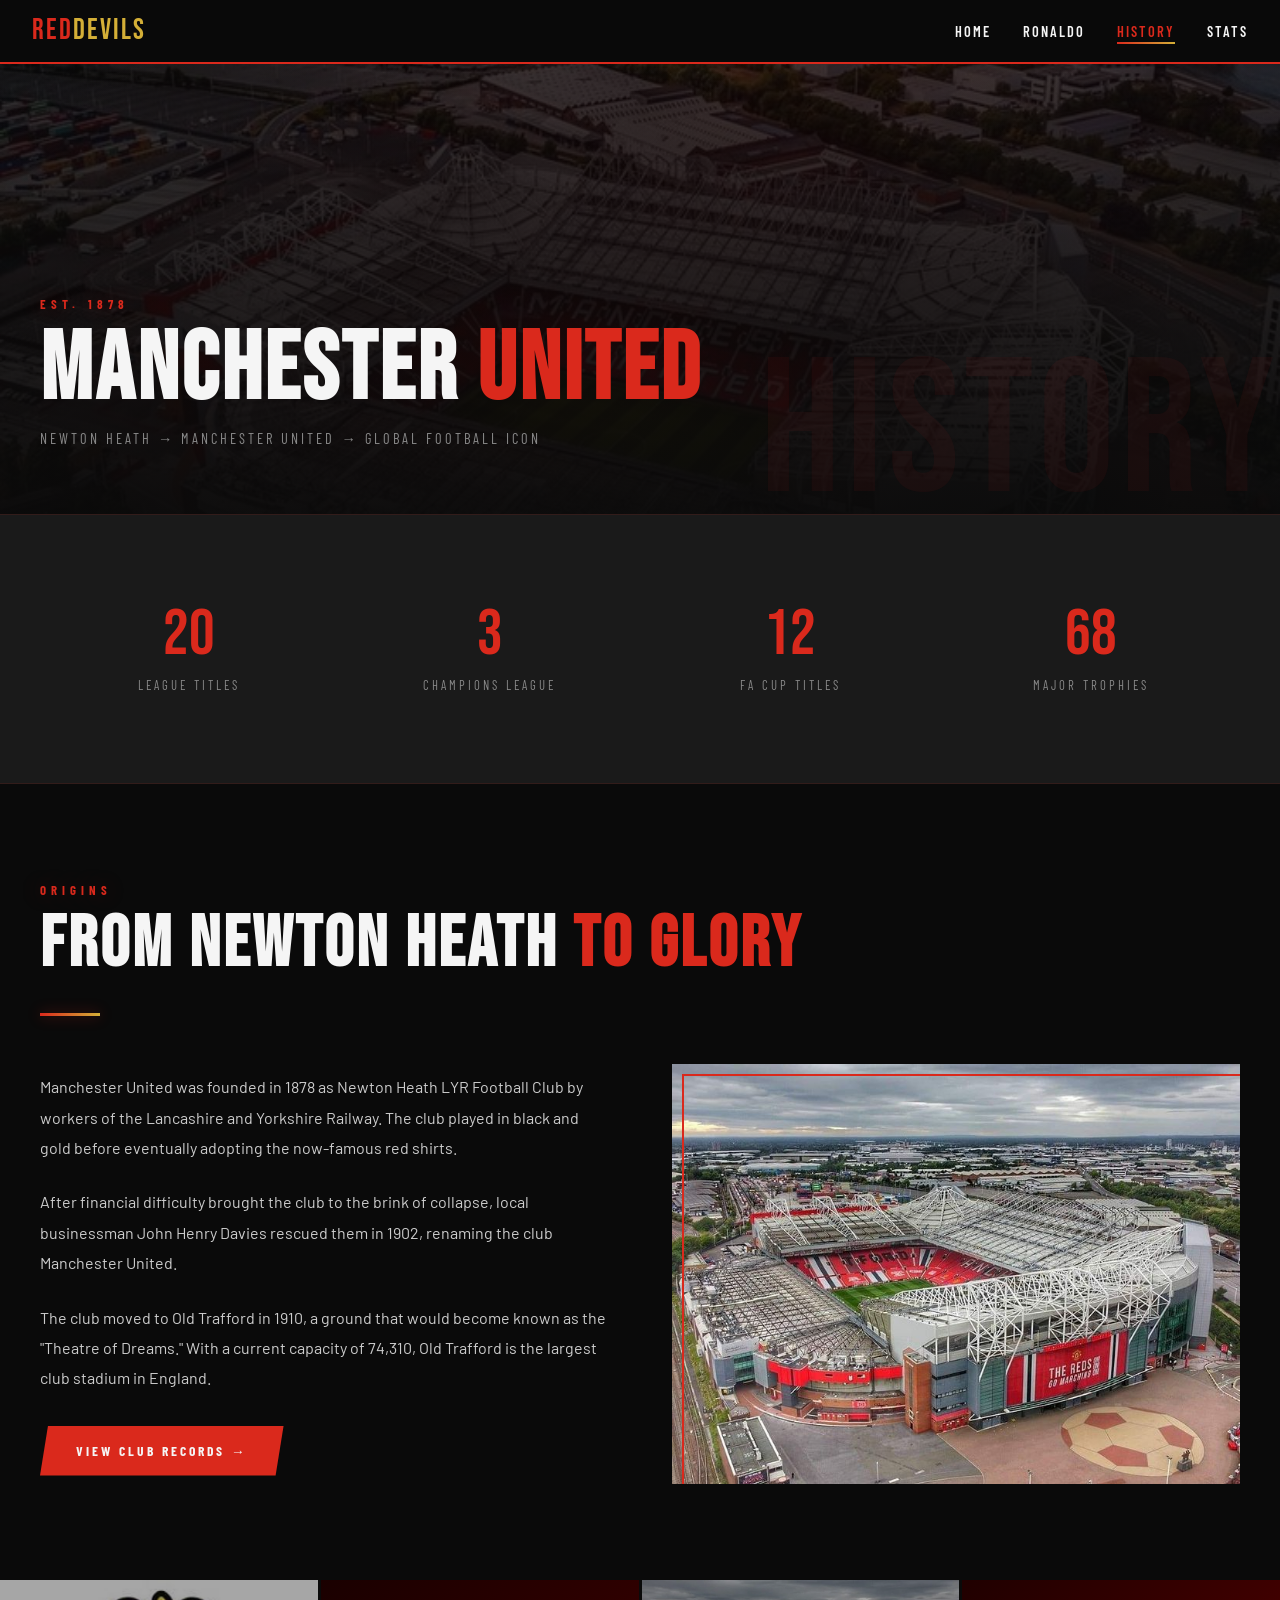
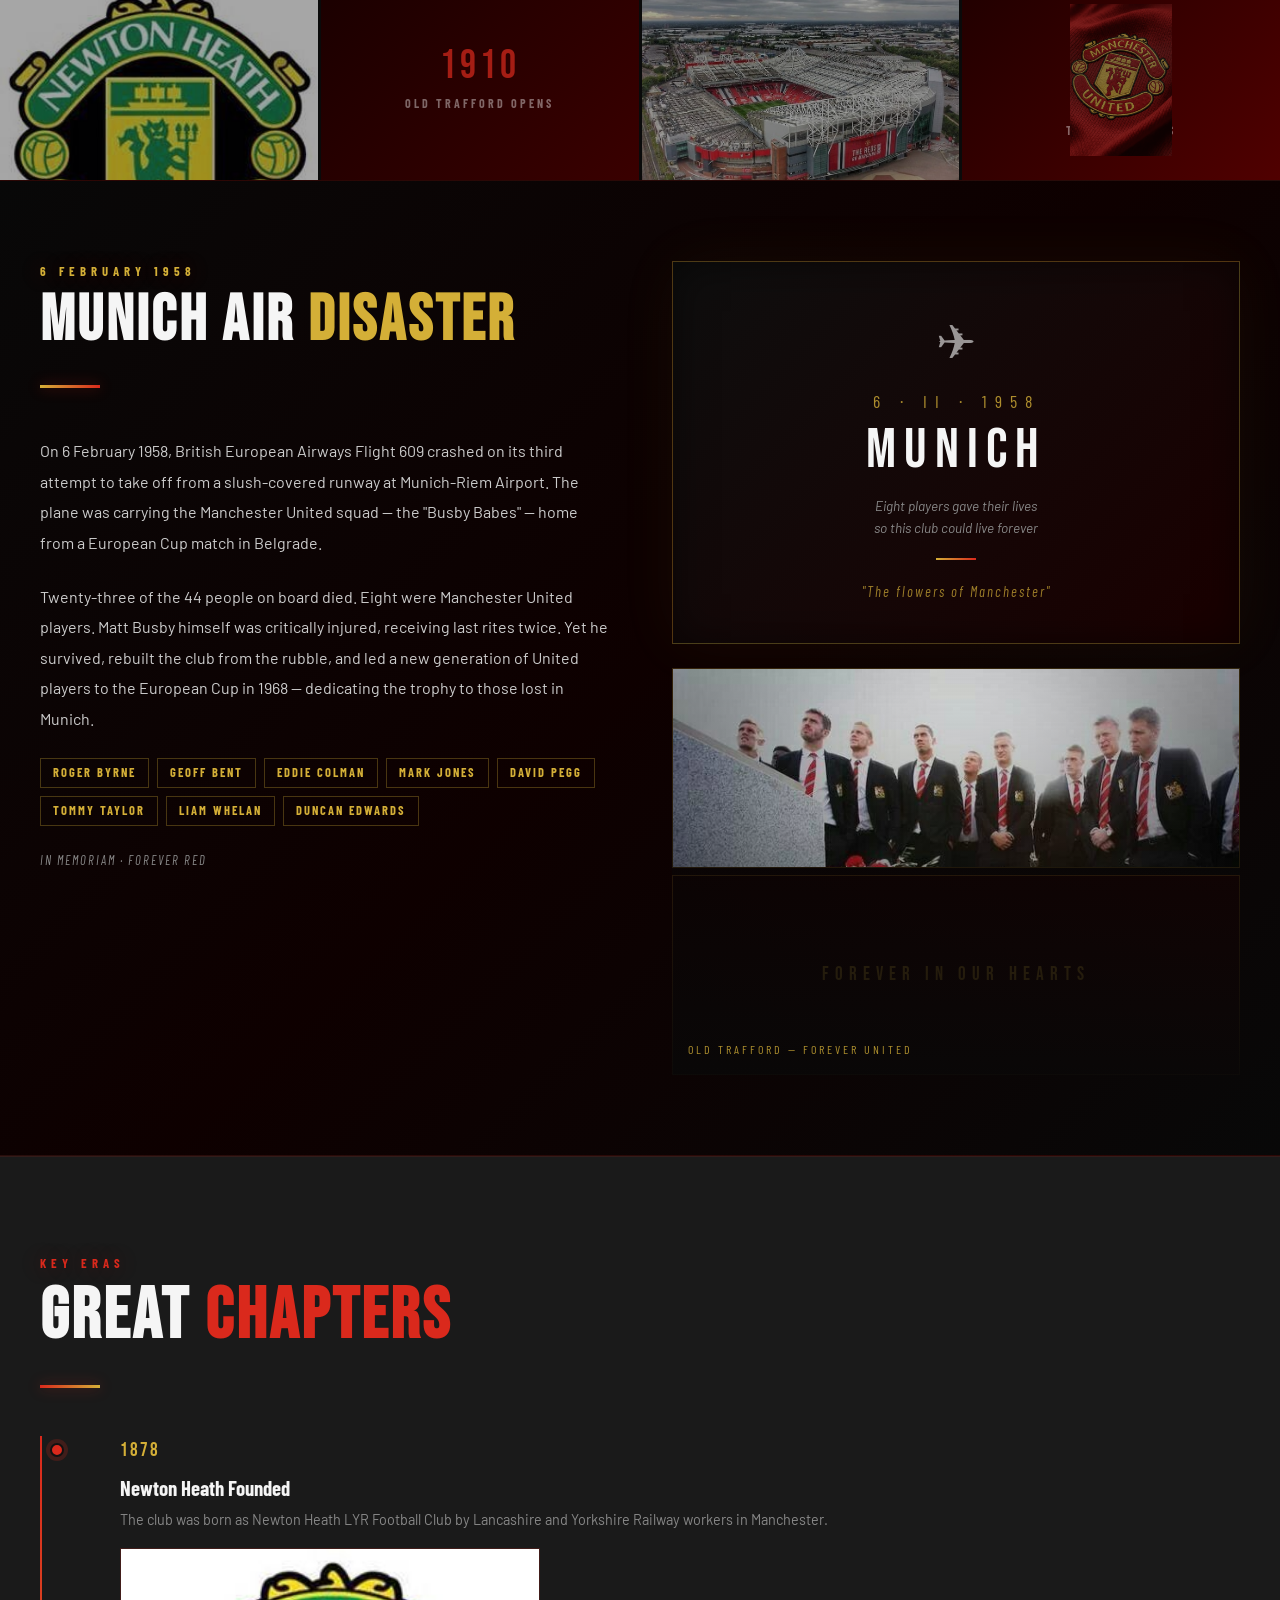
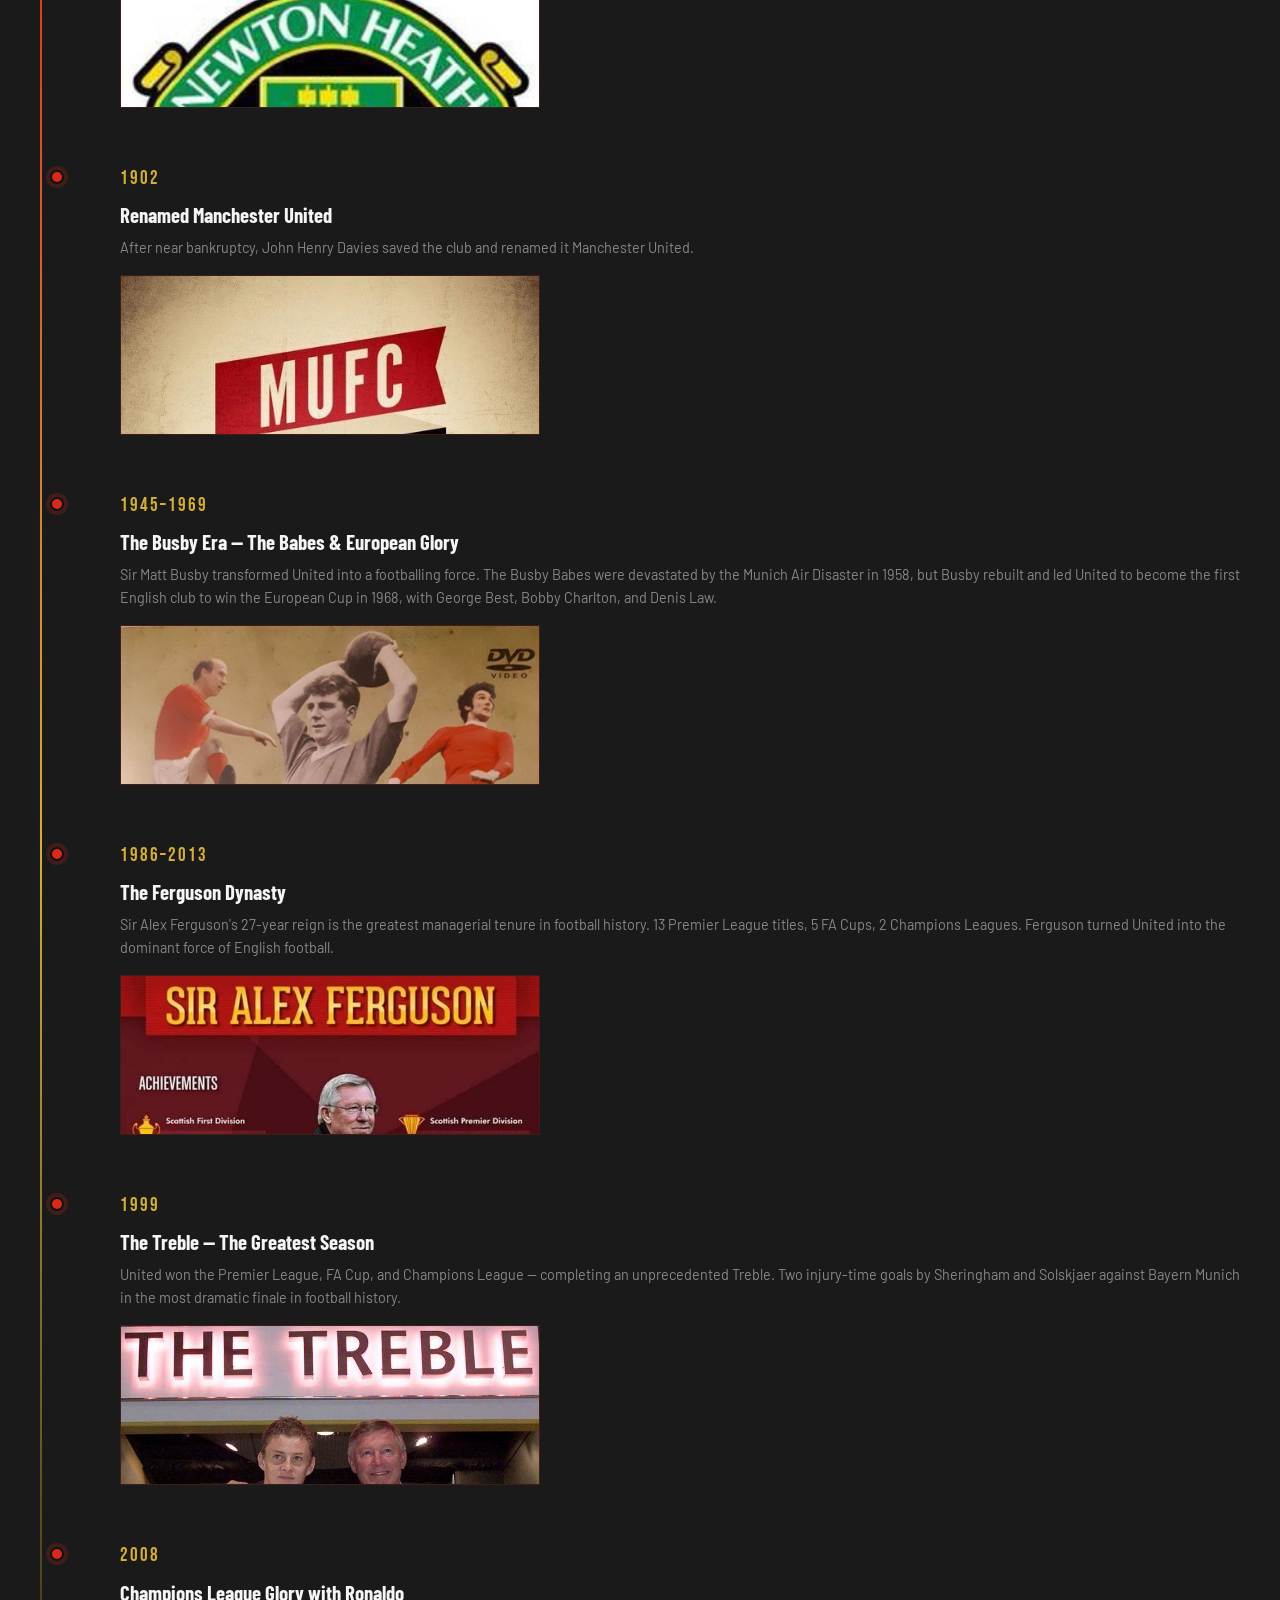
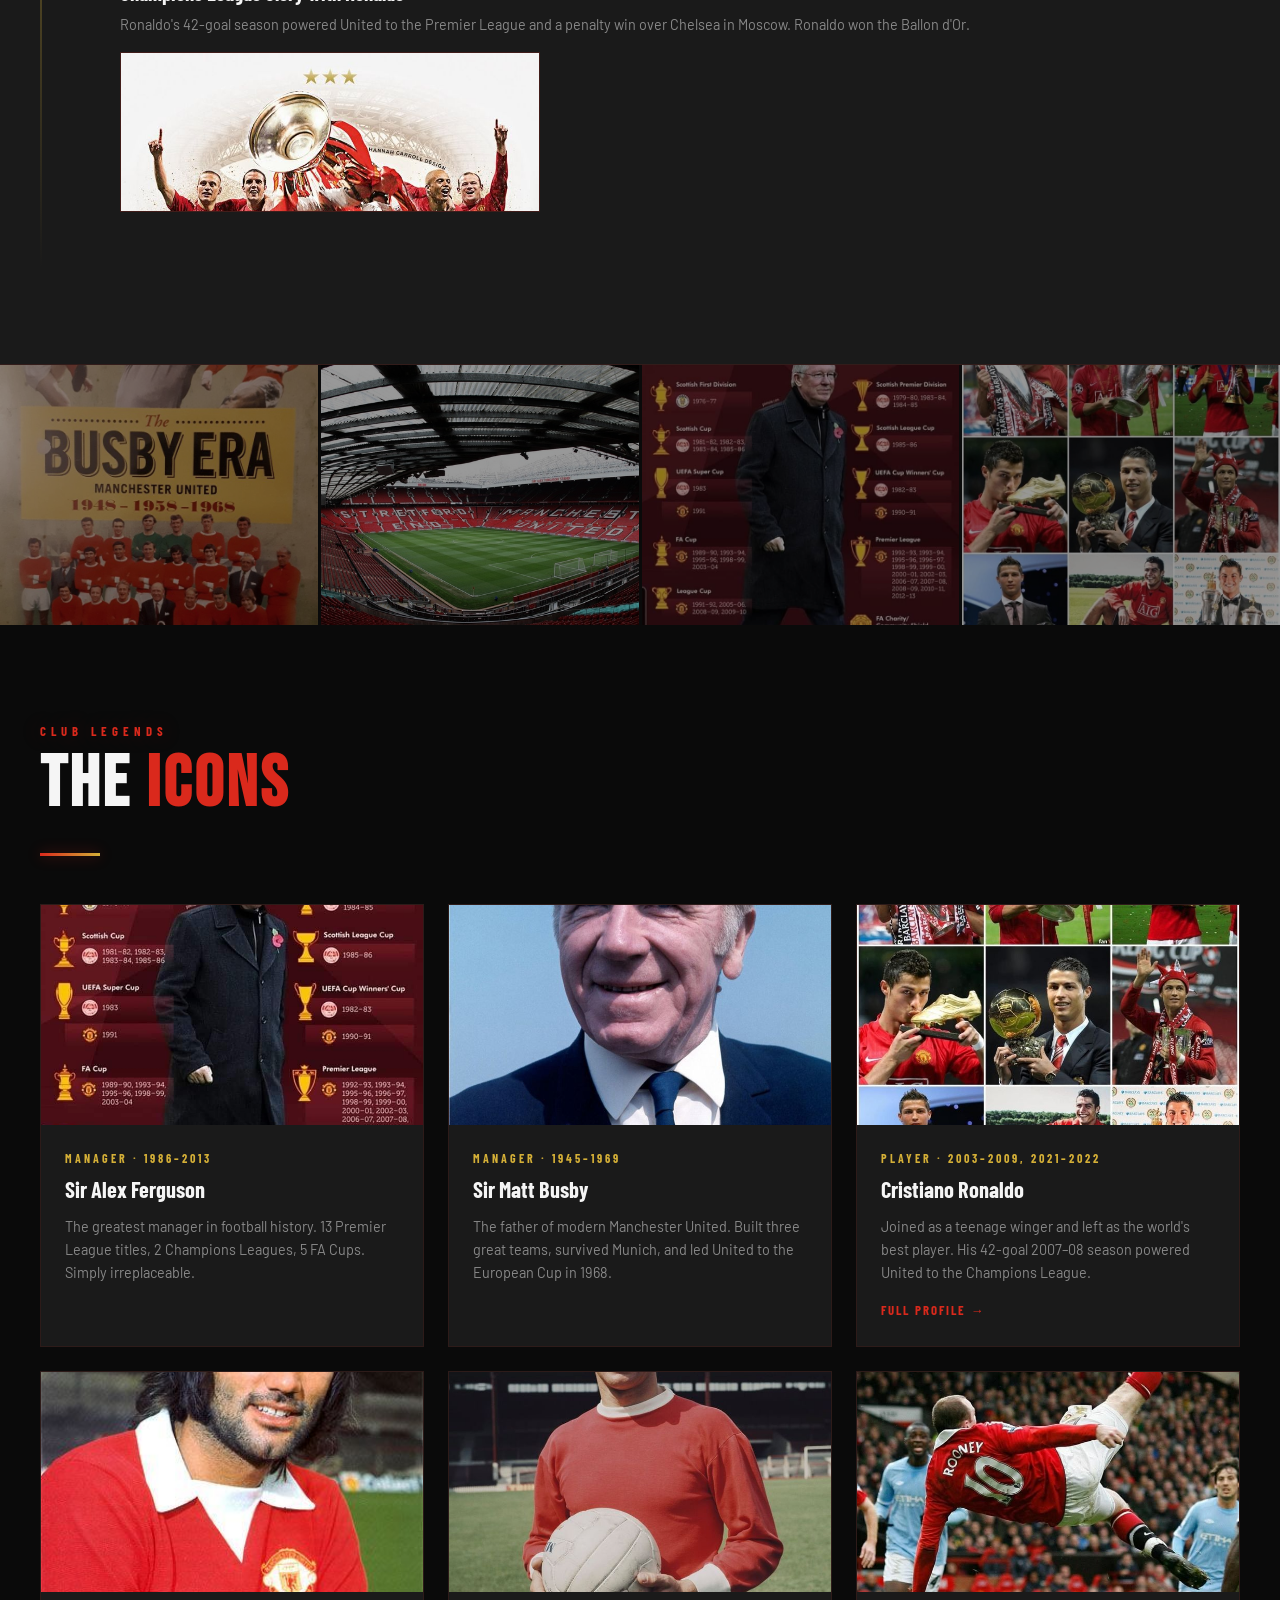
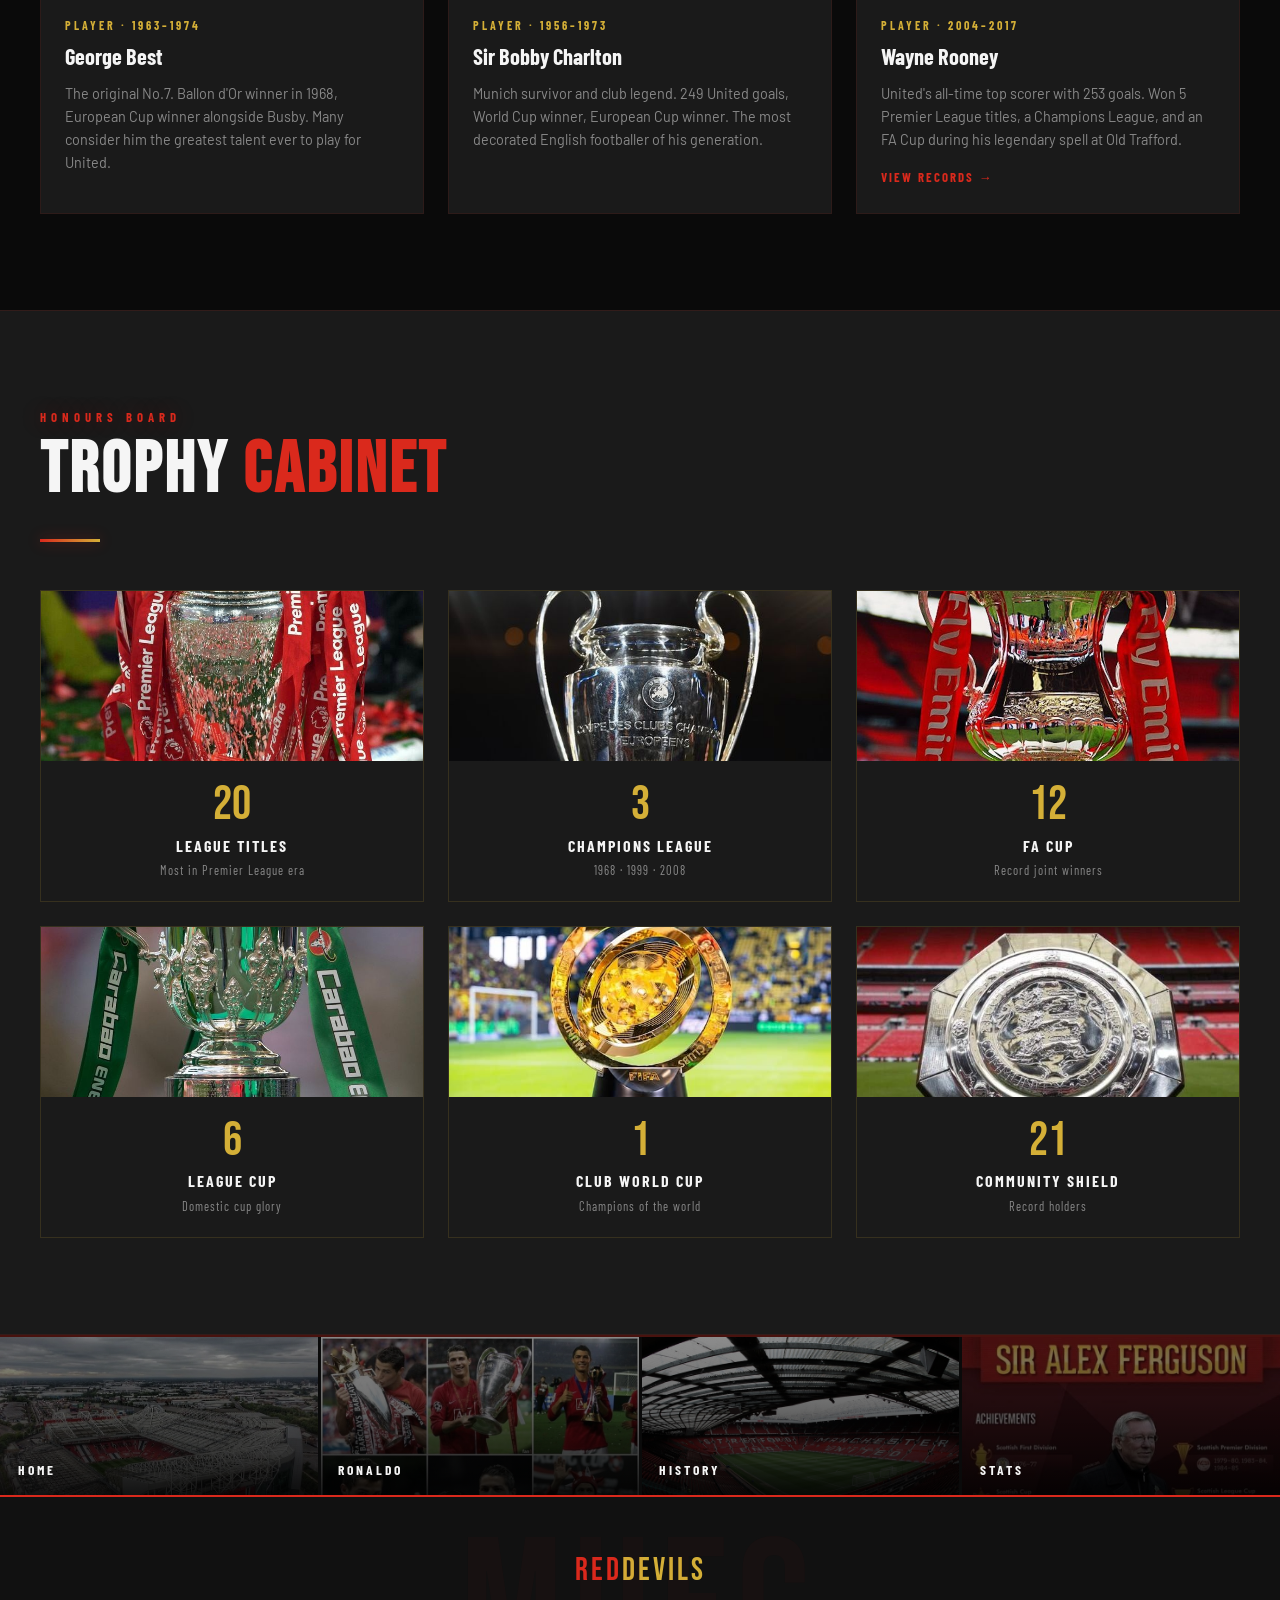
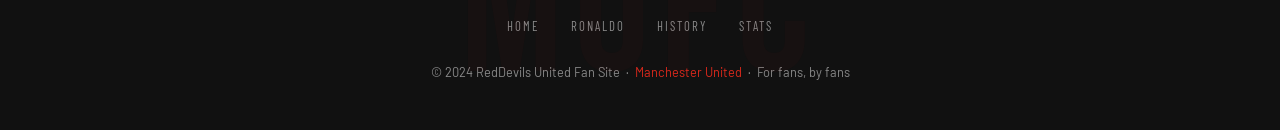
==== history.html @ 14d0441f "Add files via upload" ====
<!DOCTYPE html>
<html lang="en">
<head>
  <meta charset="UTF-8" />
  <meta name="viewport" content="width=device-width, initial-scale=1.0" />
  <title>Manchester United History — Red Devils United</title>
  <link rel="stylesheet" href="style.css" />
</head>
<body>

  <div id="scrollProgress"></div>
  <button id="backToTop" aria-label="Back to top">↑</button>

  <nav id="navbar">
    <a href="index.html" class="nav-logo">Red<span>Devils</span></a>
    <ul class="nav-links" id="navLinks">
      <li><a href="index.html">Home</a></li>
      <li><a href="ronaldo.html">Ronaldo</a></li>
      <li><a href="history.html" class="active">History</a></li>
      <li><a href="stats.html">Stats</a></li>
    </ul>
    <div class="hamburger" id="hamburger"><span></span><span></span><span></span></div>
  </nav>

  <!-- PAGE HEADER -->
  <div class="page-header">
    <div class="page-header-bg"></div>
    <img class="page-header-bg-img" src="images/old-trafford-aerial.jpg"
      alt="Old Trafford" onerror="this.style.display='none'" />
    <div class="page-header-overlay"></div>
    <div class="page-header-bg-text">HISTORY</div>
    <div class="page-header-content">
      <p class="section-label">Est. 1878</p>
      <h1 class="section-title" style="font-size:clamp(3rem,8vw,6rem);margin-bottom:0.5rem;">Manchester <span>United</span></h1>
      <p style="color:var(--gray);font-family:'Barlow Condensed',sans-serif;letter-spacing:3px;font-size:0.9rem;text-transform:uppercase;">Newton Heath → Manchester United → Global Football Icon</p>
    </div>
  </div>

  <!-- STAT STRIP -->
  <section class="dark-band" style="padding:3rem 2rem;">
    <div class="container">
      <div class="stats-grid">
        <div class="stat-card reveal"><span class="stat-number">20</span><span class="stat-label">League Titles</span></div>
        <div class="stat-card reveal"><span class="stat-number">3</span><span class="stat-label">Champions League</span></div>
        <div class="stat-card reveal"><span class="stat-number">12</span><span class="stat-label">FA Cup Titles</span></div>
        <div class="stat-card reveal"><span class="stat-number">68</span><span class="stat-label">Major Trophies</span></div>
      </div>
    </div>
  </section>

  <!-- ORIGIN -->
  <section>
    <div class="container">
      <p class="section-label reveal">Origins</p>
      <h2 class="section-title reveal">From Newton Heath <span>to Glory</span></h2>
      <div class="divider reveal"></div>
      <div class="featured-split">
        <div>
          <p class="reveal" style="color:var(--light-gray);line-height:1.9;margin-bottom:1.5rem;">Manchester United was founded in 1878 as Newton Heath LYR Football Club by workers of the Lancashire and Yorkshire Railway. The club played in black and gold before eventually adopting the now-famous red shirts.</p>
          <p class="reveal" style="color:var(--light-gray);line-height:1.9;margin-bottom:1.5rem;">After financial difficulty brought the club to the brink of collapse, local businessman John Henry Davies rescued them in 1902, renaming the club Manchester United.</p>
          <p class="reveal" style="color:var(--light-gray);line-height:1.9;margin-bottom:2rem;">The club moved to Old Trafford in 1910, a ground that would become known as the "Theatre of Dreams." With a current capacity of 74,310, Old Trafford is the largest club stadium in England.</p>
          <a href="stats.html" class="btn btn-primary reveal">View Club Records →</a>
        </div>
        <div class="featured-img-wrap reveal">
          <img class="featured-img-real" style="height:420px;"
            src="images/old-trafford-exterior.jpg" alt="Old Trafford"
            onerror="this.style.display='none';this.nextElementSibling.style.display='flex'" />
          <div class="featured-img-placeholder" style="display:none;height:420px;flex-direction:column;gap:1.5rem;">
            <span style="font-size:5rem;">🏟️</span>
            <span style="font-family:'Bebas Neue',sans-serif;font-size:2.5rem;letter-spacing:5px;color:rgba(218,41,28,0.6);">Old Trafford</span>
          </div>
        </div>
      </div>
    </div>
  </section>

  <!-- FOUNDING IMAGE STRIP -->
  <div class="hist-img-strip">

    <div class="hist-img-cell">
      <div class="hist-img-fallback" style="background:linear-gradient(135deg,#2a1400,#4a2000)">
        <span class="hist-img-fallback-year">1878</span>
        <span class="hist-img-fallback-label">Newton Heath Founded</span>
      </div>
      <img src="images/newton-heath.jpg" alt="Newton Heath" loading="lazy"
        class="hist-img-over"
        onerror="this.style.display='none'" />
      <div class="hist-img-overlay"><span>1878 — Newton Heath</span></div>
    </div>

    <div class="hist-img-cell">
      <div class="hist-img-fallback" style="background:linear-gradient(135deg,#1a0000,#3a0000)">
        <span class="hist-img-fallback-year">1910</span>
        <span class="hist-img-fallback-label">Old Trafford Opens</span>
      </div>
      <img src="images/old-trafford-1910.jpg" alt="Old Trafford 1910" loading="lazy"
        class="hist-img-over"
        onerror="this.style.display='none'" />
      <div class="hist-img-overlay"><span>1910 — Old Trafford Opens</span></div>
    </div>

    <div class="hist-img-cell">
      <div class="hist-img-fallback" style="background:linear-gradient(135deg,#001020,#002850)">
        <span class="hist-img-fallback-year">TODAY</span>
        <span class="hist-img-fallback-label">74,310 Capacity</span>
      </div>
      <img src="images/old-trafford-exterior.jpg" alt="Old Trafford today" loading="lazy"
        class="hist-img-over"
        onerror="this.style.display='none'" />
      <div class="hist-img-overlay"><span>Today — Theatre of Dreams</span></div>
    </div>

    <div class="hist-img-cell">
      <div class="hist-img-fallback" style="background:linear-gradient(135deg,#200000,#500000)">
        <span style="font-size:3.5rem;line-height:1;">🔴</span>
        <span class="hist-img-fallback-year" style="font-size:1.8rem;">MUFC</span>
        <span class="hist-img-fallback-label">The Red Devils</span>
      </div>
      <img src="images/mufc-crest.png" alt="Man United Crest" loading="lazy"
        class="hist-img-over" style="object-fit:contain;padding:1.5rem;"
        onerror="this.style.display='none'" />
      <div class="hist-img-overlay"><span>The Red Devils</span></div>
    </div>

  </div>

  <!-- MUNICH AIR DISASTER -->
  <section style="background:linear-gradient(135deg,#080808 0%,#0e0000 50%,#080808 100%);padding:5rem 2rem;border-top:1px solid rgba(218,41,28,0.15);border-bottom:1px solid rgba(218,41,28,0.15);">
    <div class="container">
      <div class="munich-memorial">
        <div class="munich-text reveal">
          <p class="section-label" style="color:var(--gold)">6 February 1958</p>
          <h2 class="section-title" style="font-size:clamp(2.2rem,5vw,4rem);">Munich Air <span style="color:var(--gold)">Disaster</span></h2>
          <div class="divider" style="background:linear-gradient(90deg,var(--gold),var(--red));"></div>
          <p style="color:var(--light-gray);line-height:1.9;margin-bottom:1.5rem;">
            On 6 February 1958, British European Airways Flight 609 crashed on its third attempt to take off from a slush-covered runway at Munich-Riem Airport. The plane was carrying the Manchester United squad — the "Busby Babes" — home from a European Cup match in Belgrade.
          </p>
          <p style="color:var(--light-gray);line-height:1.9;margin-bottom:1.5rem;">
            Twenty-three of the 44 people on board died. Eight were Manchester United players. Matt Busby himself was critically injured, receiving last rites twice. Yet he survived, rebuilt the club from the rubble, and led a new generation of United players to the European Cup in 1968 — dedicating the trophy to those lost in Munich.
          </p>
          <div class="munich-victims">
            <span class="victim-name">Roger Byrne</span>
            <span class="victim-name">Geoff Bent</span>
            <span class="victim-name">Eddie Colman</span>
            <span class="victim-name">Mark Jones</span>
            <span class="victim-name">David Pegg</span>
            <span class="victim-name">Tommy Taylor</span>
            <span class="victim-name">Liam Whelan</span>
            <span class="victim-name">Duncan Edwards</span>
          </div>
          <p style="color:var(--gray);font-size:0.8rem;margin-top:1.5rem;font-style:italic;font-family:'Barlow Condensed',sans-serif;letter-spacing:2px;">IN MEMORIAM · FOREVER RED</p>
        </div>
        <div class="munich-right reveal">
          <div class="munich-plaque">
            <div class="munich-plaque-icon">✈</div>
            <p class="munich-plaque-date">6 · II · 1958</p>
            <p class="munich-plaque-title">MUNICH</p>
            <p class="munich-plaque-sub">Eight players gave their lives<br>so this club could live forever</p>
            <div class="munich-plaque-line"></div>
            <p class="munich-plaque-quote">"The flowers of Manchester"</p>
          </div>
          <div class="munich-img-wrap" style="margin-top:1.5rem;position:relative;overflow:hidden;">
            <img src="images/munich-memorial.jpg" alt="Munich Memorial"
              loading="lazy"
              style="width:100%;height:200px;object-fit:cover;object-position:center top;border:1px solid rgba(212,175,55,0.2);"
              onerror="this.style.display='none';this.nextElementSibling.style.display='block'" />
            <div style="display:none;width:100%;height:200px;background:linear-gradient(135deg,#0e0000,#1a0000);border:1px solid rgba(212,175,55,0.2);display:flex;align-items:center;justify-content:center;">
              <span style="font-family:'Bebas Neue',sans-serif;font-size:1.2rem;letter-spacing:6px;color:rgba(212,175,55,0.4);">FOREVER IN OUR HEARTS</span>
            </div>
            <div style="position:absolute;inset:0;background:linear-gradient(to top,rgba(8,8,8,0.9),transparent);display:flex;align-items:flex-end;padding:1rem;pointer-events:none;">
              <span style="font-family:'Barlow Condensed',sans-serif;font-size:0.75rem;letter-spacing:3px;text-transform:uppercase;color:var(--gold);opacity:0.8;">Old Trafford — Forever United</span>
            </div>
          </div>
        </div>
      </div>
    </div>
  </section>

  <!-- TIMELINE -->
  <section class="dark-band">
    <div class="container">
      <p class="section-label reveal">Key Eras</p>
      <h2 class="section-title reveal">Great <span>Chapters</span></h2>
      <div class="divider reveal"></div>
      <div class="timeline reveal">

        <div class="timeline-item timeline-item-img">
          <span class="timeline-year">1878</span>
          <h3 class="timeline-title">Newton Heath Founded</h3>
          <p class="timeline-desc">The club was born as Newton Heath LYR Football Club by Lancashire and Yorkshire Railway workers in Manchester.</p>
          <div class="timeline-img">
            <img src="images/newton-heath.jpg" alt="Newton Heath 1878" loading="lazy"
              onerror="this.style.display='none';this.nextElementSibling.style.display='flex'" />
            <div class="timeline-img-fallback" style="background:linear-gradient(135deg,#0e0800,#2a1800)"><span>1878</span></div>
          </div>
        </div>

        <div class="timeline-item timeline-item-img">
          <span class="timeline-year">1902</span>
          <h3 class="timeline-title">Renamed Manchester United</h3>
          <p class="timeline-desc">After near bankruptcy, John Henry Davies saved the club and renamed it Manchester United.</p>
          <div class="timeline-img">
            <img src="images/mufc-1902.jpg" alt="Manchester United 1902" loading="lazy"
              onerror="this.style.display='none';this.nextElementSibling.style.display='flex'" />
            <div class="timeline-img-fallback" style="background:linear-gradient(135deg,#1a0000,#3a0000)"><span>1902</span></div>
          </div>
        </div>

        <div class="timeline-item timeline-item-img">
          <span class="timeline-year">1945–1969</span>
          <h3 class="timeline-title">The Busby Era — The Babes & European Glory</h3>
          <p class="timeline-desc">Sir Matt Busby transformed United into a footballing force. The Busby Babes were devastated by the Munich Air Disaster in 1958, but Busby rebuilt and led United to become the first English club to win the European Cup in 1968, with George Best, Bobby Charlton, and Denis Law.</p>
          <div class="timeline-img">
            <img src="images/busby-era.jpg" alt="The Busby Era" loading="lazy"
              onerror="this.style.display='none';this.nextElementSibling.style.display='flex'" />
            <div class="timeline-img-fallback" style="background:linear-gradient(135deg,#100010,#280028)"><span>Busby Era</span></div>
          </div>
        </div>

        <div class="timeline-item timeline-item-img">
          <span class="timeline-year">1986–2013</span>
          <h3 class="timeline-title">The Ferguson Dynasty</h3>
          <p class="timeline-desc">Sir Alex Ferguson's 27-year reign is the greatest managerial tenure in football history. 13 Premier League titles, 5 FA Cups, 2 Champions Leagues. Ferguson turned United into the dominant force of English football.</p>
          <div class="timeline-img">
            <img src="images/ferguson.jpg" alt="Sir Alex Ferguson" loading="lazy"
              onerror="this.style.display='none';this.nextElementSibling.style.display='flex'" />
            <div class="timeline-img-fallback" style="background:linear-gradient(135deg,#001020,#002040)"><span>Sir Alex</span></div>
          </div>
        </div>

        <div class="timeline-item timeline-item-img">
          <span class="timeline-year">1999</span>
          <h3 class="timeline-title">The Treble — The Greatest Season</h3>
          <p class="timeline-desc">United won the Premier League, FA Cup, and Champions League — completing an unprecedented Treble. Two injury-time goals by Sheringham and Solskjaer against Bayern Munich in the most dramatic finale in football history.</p>
          <div class="timeline-img">
            <img src="images/treble-1999.jpg" alt="The 1999 Treble" loading="lazy"
              onerror="this.style.display='none';this.nextElementSibling.style.display='flex'" />
            <div class="timeline-img-fallback" style="background:linear-gradient(135deg,#1a0800,#3a1200)"><span>The Treble</span></div>
          </div>
        </div>

        <div class="timeline-item timeline-item-img">
          <span class="timeline-year">2008</span>
          <h3 class="timeline-title">Champions League Glory with Ronaldo</h3>
          <p class="timeline-desc">Ronaldo's 42-goal season powered United to the Premier League and a penalty win over Chelsea in Moscow. Ronaldo won the Ballon d'Or.</p>
          <div class="timeline-img">
            <img src="images/moscow-2008.jpg" alt="2008 Champions League" loading="lazy"
              onerror="this.style.display='none';this.nextElementSibling.style.display='flex'" />
            <div class="timeline-img-fallback" style="background:linear-gradient(135deg,#001830,#003060)"><span>Moscow 2008</span></div>
          </div>
        </div>

      </div>
    </div>
  </section>

  <!-- ERA IMAGE STRIP -->
  <section style="padding:0;">
    <div class="era-strip">
      <div class="era-cell">
        <img src="images/busby-era.jpg" alt="The Busby Era" loading="lazy"
          onerror="this.style.display='none'" />
        <div class="era-fallback" style="background:linear-gradient(135deg,#100010,#280028)"></div>
        <div class="era-overlay">
          <span class="era-year">1945–1969</span>
          <span class="era-name">The Busby Era</span>
        </div>
      </div>
      <div class="era-cell">
        <img src="images/old-trafford-inside.jpg" alt="Rebuilding Years" loading="lazy"
          onerror="this.style.display='none'" />
        <div class="era-fallback" style="background:linear-gradient(135deg,#001020,#002040)"></div>
        <div class="era-overlay">
          <span class="era-year">1970–1985</span>
          <span class="era-name">Rebuilding Years</span>
        </div>
      </div>
      <div class="era-cell">
        <img src="images/ferguson.jpg" alt="The Ferguson Era" loading="lazy"
          onerror="this.style.display='none'" />
        <div class="era-fallback" style="background:linear-gradient(135deg,#001830,#003060)"></div>
        <div class="era-overlay">
          <span class="era-year">1986–2013</span>
          <span class="era-name">The Ferguson Dynasty</span>
        </div>
      </div>
      <div class="era-cell">
        <img src="images/ronaldo.jpg" alt="Ronaldo Era" loading="lazy"
          onerror="this.style.display='none'" />
        <div class="era-fallback" style="background:linear-gradient(135deg,#0a0014,#1a0028)"></div>
        <div class="era-overlay">
          <span class="era-year">2003–2009</span>
          <span class="era-name">The Ronaldo Years</span>
        </div>
      </div>
    </div>
  </section>

  <!-- LEGENDS CARDS -->
  <section>
    <div class="container">
      <p class="section-label reveal">Club Legends</p>
      <h2 class="section-title reveal">The <span>Icons</span></h2>
      <div class="divider reveal"></div>
      <div class="cards-grid">

        <div class="card reveal">
          <div class="card-img-wrap">
            <img class="card-img-real" src="images/ferguson.jpg"
              alt="Sir Alex Ferguson" loading="lazy"
              onerror="this.style.display='none';this.nextElementSibling.style.display='flex'" />
            <div class="card-img-placeholder" style="background:linear-gradient(135deg,#001830,#003060);">
              <span style="font-family:'Bebas Neue',sans-serif;font-size:1.5rem;letter-spacing:3px;color:var(--gold)">SAF</span>
            </div>
          </div>
          <div class="card-body">
            <span class="card-tag">Manager · 1986–2013</span>
            <h3>Sir Alex Ferguson</h3>
            <p>The greatest manager in football history. 13 Premier League titles, 2 Champions Leagues, 5 FA Cups. Simply irreplaceable.</p>
          </div>
        </div>

        <div class="card reveal">
          <div class="card-img-wrap">
            <img class="card-img-real" src="images/busby.jpg"
              alt="Sir Matt Busby" loading="lazy"
              onerror="this.style.display='none';this.nextElementSibling.style.display='flex'" />
            <div class="card-img-placeholder" style="background:linear-gradient(135deg,#0a001a,#3a002a);">
              <span style="font-family:'Bebas Neue',sans-serif;font-size:1.5rem;letter-spacing:3px;color:var(--gold)">SMB</span>
            </div>
          </div>
          <div class="card-body">
            <span class="card-tag">Manager · 1945–1969</span>
            <h3>Sir Matt Busby</h3>
            <p>The father of modern Manchester United. Built three great teams, survived Munich, and led United to the European Cup in 1968.</p>
          </div>
        </div>

        <div class="card reveal">
          <div class="card-img-wrap">
            <img class="card-img-real" src="images/ronaldo.jpg"
              alt="Cristiano Ronaldo" loading="lazy"
              onerror="this.style.display='none';this.nextElementSibling.style.display='flex'" />
            <div class="card-img-placeholder" style="background:linear-gradient(135deg,#0a0014,#1a0028);">
              <span style="font-family:'Bebas Neue',sans-serif;font-size:3rem;letter-spacing:3px;color:var(--red)">CR7</span>
            </div>
          </div>
          <div class="card-body">
            <span class="card-tag">Player · 2003–2009, 2021–2022</span>
            <h3>Cristiano Ronaldo</h3>
            <p>Joined as a teenage winger and left as the world's best player. His 42-goal 2007–08 season powered United to the Champions League.</p>
            <a href="ronaldo.html" class="card-link">Full Profile →</a>
          </div>
        </div>

        <div class="card reveal">
          <div class="card-img-wrap">
            <img class="card-img-real" src="images/george-best.jpg"
              alt="George Best" loading="lazy"
              onerror="this.style.display='none';this.nextElementSibling.style.display='flex'" />
            <div class="card-img-placeholder" style="background:linear-gradient(135deg,#1a0000,#3a0000);">
              <span style="font-family:'Bebas Neue',sans-serif;font-size:1.5rem;letter-spacing:3px;color:var(--red)">GB7</span>
            </div>
          </div>
          <div class="card-body">
            <span class="card-tag">Player · 1963–1974</span>
            <h3>George Best</h3>
            <p>The original No.7. Ballon d'Or winner in 1968, European Cup winner alongside Busby. Many consider him the greatest talent ever to play for United.</p>
          </div>
        </div>

        <div class="card reveal">
          <div class="card-img-wrap">
            <img class="card-img-real" src="images/bobby-charlton.jpg"
              alt="Sir Bobby Charlton" loading="lazy"
              onerror="this.style.display='none';this.nextElementSibling.style.display='flex'" />
            <div class="card-img-placeholder" style="background:linear-gradient(135deg,#001020,#002040);">
              <span style="font-family:'Bebas Neue',sans-serif;font-size:1.5rem;letter-spacing:3px;color:var(--gold)">SBC</span>
            </div>
          </div>
          <div class="card-body">
            <span class="card-tag">Player · 1956–1973</span>
            <h3>Sir Bobby Charlton</h3>
            <p>Munich survivor and club legend. 249 United goals, World Cup winner, European Cup winner. The most decorated English footballer of his generation.</p>
          </div>
        </div>

        <div class="card reveal">
          <div class="card-img-wrap">
            <img class="card-img-real" src="images/rooney.jpg"
              alt="Wayne Rooney" loading="lazy"
              onerror="this.style.display='none';this.nextElementSibling.style.display='flex'" />
            <div class="card-img-placeholder" style="background:linear-gradient(135deg,#1a0800,#3a1200);">
              <span style="font-family:'Bebas Neue',sans-serif;font-size:1.5rem;letter-spacing:3px;color:var(--red)">WR10</span>
            </div>
          </div>
          <div class="card-body">
            <span class="card-tag">Player · 2004–2017</span>
            <h3>Wayne Rooney</h3>
            <p>United's all-time top scorer with 253 goals. Won 5 Premier League titles, a Champions League, and an FA Cup during his legendary spell at Old Trafford.</p>
            <a href="stats.html" class="card-link">View Records →</a>
          </div>
        </div>

      </div>
    </div>
  </section>

  <!-- TROPHY CABINET -->
  <section class="dark-band">
    <div class="container">
      <p class="section-label reveal">Honours Board</p>
      <h2 class="section-title reveal">Trophy <span>Cabinet</span></h2>
      <div class="divider reveal"></div>
      <div class="hist-trophy-grid">

        <div class="hist-trophy-card reveal">
          <div class="hist-trophy-img">
            <img src="images/pl-trophy.jpg" alt="Premier League Trophy" loading="lazy"
              onerror="this.style.display='none';this.nextElementSibling.style.display='flex'" />
            <div class="hist-trophy-fallback" style="background:linear-gradient(135deg,#1a0000,#3a0000)">🏆</div>
          </div>
          <div class="hist-trophy-body">
            <span class="hist-trophy-num">20</span>
            <span class="hist-trophy-name">League Titles</span>
            <span class="hist-trophy-sub">Most in Premier League era</span>
          </div>
        </div>

        <div class="hist-trophy-card reveal">
          <div class="hist-trophy-img">
            <img src="images/ucl-trophy.jpg" alt="Champions League Trophy" loading="lazy"
              onerror="this.style.display='none';this.nextElementSibling.style.display='flex'" />
            <div class="hist-trophy-fallback" style="background:linear-gradient(135deg,#001020,#002040)">⭐</div>
          </div>
          <div class="hist-trophy-body">
            <span class="hist-trophy-num">3</span>
            <span class="hist-trophy-name">Champions League</span>
            <span class="hist-trophy-sub">1968 · 1999 · 2008</span>
          </div>
        </div>

        <div class="hist-trophy-card reveal">
          <div class="hist-trophy-img">
            <img src="images/fa-cup-trophy.jpg" alt="FA Cup Trophy" loading="lazy"
              onerror="this.style.display='none';this.nextElementSibling.style.display='flex'" />
            <div class="hist-trophy-fallback" style="background:linear-gradient(135deg,#001800,#003000)">🥇</div>
          </div>
          <div class="hist-trophy-body">
            <span class="hist-trophy-num">12</span>
            <span class="hist-trophy-name">FA Cup</span>
            <span class="hist-trophy-sub">Record joint winners</span>
          </div>
        </div>

        <div class="hist-trophy-card reveal">
          <div class="hist-trophy-img">
            <img src="images/league-cup.jpg" alt="League Cup" loading="lazy"
              onerror="this.style.display='none';this.nextElementSibling.style.display='flex'" />
            <div class="hist-trophy-fallback" style="background:linear-gradient(135deg,#0a0014,#200030)">🏅</div>
          </div>
          <div class="hist-trophy-body">
            <span class="hist-trophy-num">6</span>
            <span class="hist-trophy-name">League Cup</span>
            <span class="hist-trophy-sub">Domestic cup glory</span>
          </div>
        </div>

        <div class="hist-trophy-card reveal">
          <div class="hist-trophy-img">
            <img src="images/club-world-cup.jpg" alt="Club World Cup" loading="lazy"
              onerror="this.style.display='none';this.nextElementSibling.style.display='flex'" />
            <div class="hist-trophy-fallback" style="background:linear-gradient(135deg,#001820,#003040)">🌍</div>
          </div>
          <div class="hist-trophy-body">
            <span class="hist-trophy-num">1</span>
            <span class="hist-trophy-name">Club World Cup</span>
            <span class="hist-trophy-sub">Champions of the world</span>
          </div>
        </div>

        <div class="hist-trophy-card reveal">
          <div class="hist-trophy-img">
            <img src="images/community-shield.jpg" alt="Community Shield" loading="lazy"
              onerror="this.style.display='none';this.nextElementSibling.style.display='flex'" />
            <div class="hist-trophy-fallback" style="background:linear-gradient(135deg,#1a1400,#3a2c00)">🌟</div>
          </div>
          <div class="hist-trophy-body">
            <span class="hist-trophy-num">21</span>
            <span class="hist-trophy-name">Community Shield</span>
            <span class="hist-trophy-sub">Record holders</span>
          </div>
        </div>

      </div>
    </div>
  </section>

  <!-- RELATED PAGES NAV STRIP -->
  <div class="related-strip">
    <a href="index.html" class="related-cell">
      <img src="images/old-trafford-exterior.jpg" alt="Home" loading="lazy" onerror="this.style.display='none'" />
      <div class="related-overlay">
        <span class="related-label">Home</span>
        <span class="related-arrow">→</span>
      </div>
    </a>
    <a href="ronaldo.html" class="related-cell">
      <img src="images/ronaldo.jpg" alt="Ronaldo" loading="lazy" onerror="this.style.display='none'" />
      <div class="related-overlay">
        <span class="related-label">Ronaldo</span>
        <span class="related-arrow">→</span>
      </div>
    </a>
    <a href="history.html" class="related-cell">
      <img src="images/old-trafford-inside.jpg" alt="History" loading="lazy" onerror="this.style.display='none'" />
      <div class="related-overlay">
        <span class="related-label">History</span>
        <span class="related-arrow">→</span>
      </div>
    </a>
    <a href="stats.html" class="related-cell">
      <img src="images/ferguson.jpg" alt="Stats" loading="lazy" onerror="this.style.display='none'" />
      <div class="related-overlay">
        <span class="related-label">Stats</span>
        <span class="related-arrow">→</span>
      </div>
    </a>
  </div>

  <footer>
    <div class="footer-logo">Red<span>Devils</span></div>
    <ul class="footer-links">
      <li><a href="index.html">Home</a></li>
      <li><a href="ronaldo.html">Ronaldo</a></li>
      <li><a href="history.html">History</a></li>
      <li><a href="stats.html">Stats</a></li>
    </ul>
    <p class="footer-copy">© 2024 RedDevils United Fan Site &nbsp;·&nbsp; <span>Manchester United</span> &nbsp;·&nbsp; For fans, by fans</p>
  </footer>

  <script src="script.js"></script>
</body>
</html>
---- style.css ----
@import url('https://fonts.googleapis.com/css2?family=Bebas+Neue&family=Barlow:ital,wght@0,300;0,400;0,600;0,700;1,400&family=Barlow+Condensed:wght@400;600;700&display=swap');

:root {
  --red: #DA291C;
  --dark-red: #8B0000;
  --gold: #D4AF37;
  --black: #0A0A0A;
  --dark: #111111;
  --dark-2: #1a1a1a;
  --dark-3: #222222;
  --white: #F5F5F5;
  --gray: #888888;
  --light-gray: #CCCCCC;
  --red-glow: rgba(218,41,28,0.45);
  --gold-glow: rgba(212,175,55,0.4);
}

*, *::before, *::after { margin: 0; padding: 0; box-sizing: border-box; }
html { scroll-behavior: smooth; }

body {
  background: var(--black); color: var(--white);
  font-family: 'Barlow', sans-serif; font-size: 16px; line-height: 1.6; overflow-x: hidden;
  animation: pageEnter 0.5s ease forwards;
}
@keyframes pageEnter { from { opacity: 0; } to { opacity: 1; } }

::-webkit-scrollbar { width: 5px; }
::-webkit-scrollbar-track { background: var(--dark); }
::-webkit-scrollbar-thumb { background: var(--red); border-radius: 2px; }
::-webkit-scrollbar-thumb:hover { background: var(--gold); }

#scrollProgress {
  position: fixed; top: 0; left: 0; height: 3px;
  background: linear-gradient(90deg, var(--red), var(--gold));
  z-index: 2000; width: 0%;
  box-shadow: 0 0 12px var(--red-glow);
  transition: width 0.1s linear;
}

#backToTop {
  position: fixed; bottom: 2rem; right: 2rem;
  width: 46px; height: 46px; background: var(--red); color: var(--white);
  border: none; cursor: pointer; font-size: 1.1rem; font-family: 'Bebas Neue', sans-serif;
  display: flex; align-items: center; justify-content: center;
  opacity: 0; transform: translateY(20px);
  transition: all 0.35s cubic-bezier(0.34, 1.56, 0.64, 1);
  z-index: 990; clip-path: polygon(8px 0%, 100% 0%, calc(100% - 8px) 100%, 0% 100%);
  box-shadow: 0 4px 20px rgba(218,41,28,0.3);
}
#backToTop.visible { opacity: 1; transform: translateY(0); }
#backToTop:hover { background: var(--gold); color: var(--black); transform: translateY(-4px); box-shadow: 0 10px 30px rgba(212,175,55,0.4); }

nav {
  position: fixed; top: 0; left: 0; width: 100%; z-index: 1000;
  background: rgba(10,10,10,0.92); backdrop-filter: blur(16px) saturate(180%);
  border-bottom: 2px solid var(--red); padding: 0 2rem; height: 64px;
  display: flex; align-items: center; justify-content: space-between; transition: box-shadow 0.3s, background 0.3s;
}
nav.scrolled { background: rgba(6,6,6,0.98); box-shadow: 0 4px 30px rgba(0,0,0,0.8); }
.nav-logo { font-family: 'Bebas Neue', sans-serif; font-size: 1.8rem; color: var(--red); letter-spacing: 2px; text-decoration: none; transition: text-shadow 0.3s; }
.nav-logo:hover { text-shadow: 0 0 20px var(--red-glow); }
.nav-logo span { color: var(--gold); }
.nav-links { display: flex; list-style: none; gap: 2rem; }
.nav-links a {
  font-family: 'Barlow Condensed', sans-serif; font-size: 0.9rem; font-weight: 600;
  letter-spacing: 2px; text-transform: uppercase; color: var(--white); text-decoration: none;
  transition: color 0.3s; position: relative;
}
.nav-links a::after { content: ''; position: absolute; bottom: -4px; left: 0; width: 0; height: 2px; background: linear-gradient(90deg,var(--red),var(--gold)); transition: width 0.3s; }
.nav-links a:hover { color: var(--red); }
.nav-links a:hover::after { width: 100%; }
.nav-links a.active { color: var(--red); }
.nav-links a.active::after { width: 100%; }
.hamburger { display: none; flex-direction: column; gap: 5px; cursor: pointer; padding: 5px; }
.hamburger span { display: block; width: 26px; height: 2px; background: var(--white); transition: all 0.3s; }
.hamburger.active span:nth-child(1) { transform: rotate(45deg) translate(5px,5px); }
.hamburger.active span:nth-child(2) { opacity: 0; }
.hamburger.active span:nth-child(3) { transform: rotate(-45deg) translate(5px,-5px); }

.news-ticker {
  background: var(--red); padding: 0.62rem 0;
  overflow: hidden; display: flex; align-items: center;
  border-bottom: 1px solid rgba(0,0,0,0.3);
}
.news-ticker-label {
  font-family: 'Barlow Condensed', sans-serif; font-size: 0.72rem; font-weight: 700;
  letter-spacing: 3px; text-transform: uppercase; color: var(--white); white-space: nowrap;
  background: rgba(0,0,0,0.35); padding: 3px 14px; flex-shrink: 0; margin: 0 1rem 0 1.5rem; z-index: 1;
}
.news-ticker-track {
  overflow: hidden; flex: 1;
  mask-image: linear-gradient(to right, transparent 0%, black 4%, black 96%, transparent 100%);
  -webkit-mask-image: linear-gradient(to right, transparent 0%, black 4%, black 96%, transparent 100%);
}
.news-ticker-content {
  display: flex; gap: 0; animation: tickerScroll 42s linear infinite; white-space: nowrap; width: max-content;
}
.news-ticker-content:hover { animation-play-state: paused; }
@keyframes tickerScroll { from { transform: translateX(0); } to { transform: translateX(-50%); } }
.ticker-item {
  font-family: 'Barlow Condensed', sans-serif; font-size: 0.82rem; font-weight: 600;
  letter-spacing: 1.5px; text-transform: uppercase; color: rgba(255,255,255,0.92); padding: 0 2.5rem;
}

.hero { min-height: 100vh; display: flex; align-items: center; justify-content: center; position: relative; overflow: hidden; padding-top: 64px; }
.hero-bg-img { position: absolute; inset: 0; width: 100%; height: 110%; object-fit: cover; object-position: center top; z-index: 0; will-change: transform; }
.hero-overlay { position: absolute; inset: 0; background: linear-gradient(135deg,rgba(10,10,10,0.9) 0%,rgba(26,0,0,0.85) 35%,rgba(60,0,0,0.78) 65%,rgba(10,10,10,0.92) 100%); z-index: 1; }
.hero-pattern { position: absolute; inset: 0; z-index: 2; background-image: repeating-linear-gradient(45deg, transparent, transparent 40px, rgba(218,41,28,0.03) 40px, rgba(218,41,28,0.03) 80px); }
.hero::after { content: ''; position: absolute; inset: 0; z-index: 2; background: radial-gradient(ellipse 60% 60% at 20% 50%, rgba(218,41,28,0.1) 0%, transparent 70%); animation: pulseGlow 5s ease-in-out infinite alternate; pointer-events: none; }
@keyframes pulseGlow { from { opacity: 0.5; } to { opacity: 1; } }

.hero-particles { position: absolute; inset: 0; z-index: 3; pointer-events: none; overflow: hidden; }
.particle { position: absolute; border-radius: 50%; opacity: 0; animation: floatUp var(--dur, 10s) var(--delay, 0s) infinite ease-in; }
@keyframes floatUp {
  0% { transform: translateY(110vh) scale(0); opacity: 0; }
  8% { opacity: var(--op, 0.4); }
  92% { opacity: var(--op, 0.4); }
  100% { transform: translateY(-80px) scale(1); opacity: 0; }
}

.hero-content { position: relative; z-index: 4; text-align: center; padding: 2rem; max-width: 900px; }
.hero-eyebrow { font-family: 'Barlow Condensed', sans-serif; font-size: 0.85rem; font-weight: 600; letter-spacing: 5px; text-transform: uppercase; color: var(--gold); margin-bottom: 1rem; opacity: 0; animation: fadeUp 0.8s 0.2s forwards; }
.hero h1 { font-family: 'Bebas Neue', sans-serif; font-size: clamp(4rem,12vw,9rem); line-height: 0.9; letter-spacing: 4px; color: var(--white); margin-bottom: 1.5rem; opacity: 0; animation: fadeUp 0.8s 0.4s forwards; text-shadow: 0 4px 40px rgba(0,0,0,0.9); }
.hero h1 .red { color: var(--red); display: block; }
.hero h1 .gold { color: var(--gold); text-shadow: 0 0 40px rgba(212,175,55,0.25); }
.hero-sub { font-size: 1.1rem; font-weight: 300; color: var(--light-gray); max-width: 600px; margin: 0 auto 2.5rem; opacity: 0; animation: fadeUp 0.8s 0.6s forwards; text-shadow: 0 2px 10px rgba(0,0,0,0.8); }
.hero-cta { display: flex; gap: 1rem; justify-content: center; flex-wrap: wrap; opacity: 0; animation: fadeUp 0.8s 0.8s forwards; }

.scroll-hint { position: absolute; bottom: 2rem; left: 50%; transform: translateX(-50%); z-index: 4; display: flex; flex-direction: column; align-items: center; gap: 0.4rem; opacity: 0; animation: fadeUp 0.8s 1.4s forwards; }
.scroll-hint-label { font-family: 'Barlow Condensed', sans-serif; font-size: 0.62rem; letter-spacing: 4px; text-transform: uppercase; color: rgba(255,255,255,0.35); }
.scroll-hint-line { width: 1px; height: 36px; background: linear-gradient(to bottom, rgba(218,41,28,0.6), transparent); animation: scrollLine 2s ease-in-out infinite; }
@keyframes scrollLine { 0%, 100% { transform: scaleY(1); opacity: 1; } 50% { transform: scaleY(0.4); opacity: 0.3; } }

.btn { display: inline-block; font-family: 'Barlow Condensed', sans-serif; font-size: 0.85rem; font-weight: 700; letter-spacing: 3px; text-transform: uppercase; padding: 14px 36px; text-decoration: none; transition: all 0.3s cubic-bezier(0.34, 1.56, 0.64, 1); cursor: pointer; border: none; }
.btn-primary { background: var(--red); color: var(--white); clip-path: polygon(8px 0%, 100% 0%, calc(100% - 8px) 100%, 0% 100%); }
.btn-primary:hover { background: #ff3327; transform: translateY(-3px); box-shadow: 0 10px 35px rgba(218,41,28,0.5); }
.btn-outline { background: transparent; color: var(--gold); border: 1px solid var(--gold); }
.btn-outline:hover { background: var(--gold); color: var(--black); transform: translateY(-3px); box-shadow: 0 10px 30px rgba(212,175,55,0.3); }

section { padding: 6rem 2rem; }
.container { max-width: 1200px; margin: 0 auto; }
.section-label { font-family: 'Barlow Condensed', sans-serif; font-size: 0.8rem; font-weight: 700; letter-spacing: 5px; text-transform: uppercase; color: var(--red); margin-bottom: 0.5rem; text-shadow: 0 0 20px rgba(218,41,28,0.35); }
.section-title { font-family: 'Bebas Neue', sans-serif; font-size: clamp(2.5rem,6vw,4.5rem); letter-spacing: 3px; line-height: 1; color: var(--white); margin-bottom: 2rem; }
.section-title span { color: var(--red); }
.divider { width: 60px; height: 3px; background: linear-gradient(90deg, var(--red), var(--gold)); margin-bottom: 3rem; box-shadow: 0 0 14px rgba(218,41,28,0.45); }

.stats-grid { display: grid; grid-template-columns: repeat(auto-fit, minmax(200px,1fr)); gap: 2px; }
.stat-card {
  background: var(--dark-2); padding: 2.5rem 2rem; text-align: center;
  transition: all 0.35s cubic-bezier(0.34, 1.56, 0.64, 1); position: relative; overflow: hidden; cursor: default;
}
.stat-card::before { content: ''; position: absolute; top: 0; left: 0; right: 0; height: 3px; background: linear-gradient(90deg,var(--red),var(--gold)); transform: scaleX(0); transition: transform 0.35s; }
.stat-card::after { content: ''; position: absolute; inset: 0; background: radial-gradient(circle at center, rgba(218,41,28,0.05) 0%, transparent 70%); opacity: 0; transition: opacity 0.35s; }
.stat-card:hover::before { transform: scaleX(1); }
.stat-card:hover::after { opacity: 1; }
.stat-card:hover { background: var(--dark-3); transform: translateY(-5px); box-shadow: 0 15px 40px rgba(218,41,28,0.14); }
.stat-number { font-family: 'Bebas Neue', sans-serif; font-size: 4rem; color: var(--red); line-height: 1; display: block; transition: text-shadow 0.3s; }
.stat-card:hover .stat-number { text-shadow: 0 0 30px var(--red-glow); }
.stat-label { font-family: 'Barlow Condensed', sans-serif; font-size: 0.8rem; letter-spacing: 3px; text-transform: uppercase; color: var(--gray); margin-top: 0.5rem; display: block; }

.cards-grid { display: grid; grid-template-columns: repeat(auto-fit, minmax(300px,1fr)); gap: 1.5rem; }
.card { background: var(--dark-2); border: 1px solid rgba(218,41,28,0.1); overflow: hidden; transition: all 0.35s cubic-bezier(0.34, 1.56, 0.64, 1); }
.card:hover { border-color: var(--red); transform: translateY(-8px); box-shadow: 0 24px 50px rgba(218,41,28,0.18), 0 0 80px rgba(218,41,28,0.06); }
.card-img-wrap { overflow: hidden; position: relative; height: 220px; }
.card-img-real { width: 100%; height: 100%; object-fit: cover; transition: transform 0.6s cubic-bezier(0.34, 1.56, 0.64, 1); }
.card:hover .card-img-real { transform: scale(1.08); }
.card-img-placeholder { width: 100%; height: 220px; display: flex; align-items: center; justify-content: center; font-size: 4rem; }
.card-body { padding: 1.5rem; }
.card-tag { font-family: 'Barlow Condensed', sans-serif; font-size: 0.75rem; font-weight: 700; letter-spacing: 3px; text-transform: uppercase; color: var(--gold); margin-bottom: 0.5rem; display: block; }
.card h3 { font-family: 'Barlow Condensed', sans-serif; font-size: 1.4rem; font-weight: 700; color: var(--white); margin-bottom: 0.75rem; line-height: 1.2; transition: color 0.3s; }
.card:hover h3 { color: var(--red); }
.card p { font-size: 0.9rem; color: var(--gray); line-height: 1.6; }
.card-link { display: inline-block; margin-top: 1rem; font-family: 'Barlow Condensed', sans-serif; font-size: 0.8rem; font-weight: 700; letter-spacing: 2px; text-transform: uppercase; color: var(--red); text-decoration: none; transition: color 0.3s, letter-spacing 0.3s; }
.card-link:hover { color: var(--gold); letter-spacing: 3px; }

.featured-split { display: grid; grid-template-columns: 1fr 1fr; gap: 4rem; align-items: center; }
.featured-number { font-family: 'Bebas Neue', sans-serif; font-size: clamp(8rem,20vw,14rem); color: rgba(218,41,28,0.05); line-height: 1; position: absolute; right: -2rem; top: 50%; transform: translateY(-50%); pointer-events: none; letter-spacing: -5px; animation: pulseNumber 4s ease-in-out infinite alternate; }
@keyframes pulseNumber { from { color: rgba(218,41,28,0.04); } to { color: rgba(218,41,28,0.11); } }
.featured-img-wrap { position: relative; overflow: hidden; }
.featured-img-wrap::after { content: ''; position: absolute; inset: 0; border: 2px solid var(--red); transform: translate(10px,10px); pointer-events: none; transition: transform 0.4s, box-shadow 0.4s; z-index: 2; }
.featured-img-wrap:hover::after { transform: translate(4px,4px); box-shadow: 0 0 25px rgba(218,41,28,0.3); }
.featured-img-real { width: 100%; height: 500px; object-fit: cover; object-position: center top; display: block; transition: transform 0.6s; }
.featured-img-wrap:hover .featured-img-real { transform: scale(1.03); }
.featured-img-placeholder { width: 100%; height: 500px; background: linear-gradient(135deg,#1a0000,#3a0000,#1a0000); display: flex; align-items: center; justify-content: center; flex-direction: column; gap: 1rem; }

.quote-block {
  background: linear-gradient(135deg,var(--dark-2),var(--dark-3));
  padding: 3rem 3rem 3rem 4rem; position: relative; margin: 2rem 0; overflow: hidden;
  transition: transform 0.3s, box-shadow 0.3s;
}
.quote-block::before { content: '\201C'; font-family: 'Bebas Neue', sans-serif; font-size: 8rem; color: rgba(212,175,55,0.1); position: absolute; top: -1rem; left: 1rem; line-height: 1; }
.quote-block::after { content: ''; position: absolute; left: 0; top: 0; bottom: 0; width: 4px; background: linear-gradient(to bottom, var(--gold), var(--red), var(--gold)); background-size: 100% 200%; animation: borderSlide 3s ease-in-out infinite; box-shadow: 0 0 12px var(--gold-glow); }
@keyframes borderSlide { 0%, 100% { background-position: 0% 0%; } 50% { background-position: 0% 100%; } }
.quote-block:hover { transform: translateX(6px); box-shadow: -4px 0 25px rgba(212,175,55,0.08); }
.quote-text { font-size: 1.3rem; font-style: italic; font-weight: 300; color: var(--white); line-height: 1.7; margin-bottom: 1rem; }
.quote-author { font-family: 'Barlow Condensed', sans-serif; font-size: 0.85rem; font-weight: 700; letter-spacing: 3px; text-transform: uppercase; color: var(--gold); }

.timeline { position: relative; padding-left: 3rem; }
.timeline::before { content: ''; position: absolute; left: 0; top: 0; bottom: 0; width: 2px; background: linear-gradient(to bottom,var(--red),var(--gold),transparent); }
.timeline-item { position: relative; padding: 0 0 3rem 2rem; transition: transform 0.3s; }
.timeline-item:hover { transform: translateX(6px); }
.timeline-item::before { content: ''; position: absolute; left: -2.4rem; top: 0.4rem; width: 14px; height: 14px; background: var(--red); border: 2px solid var(--dark); border-radius: 50%; box-shadow: 0 0 0 4px rgba(218,41,28,0.2); transition: box-shadow 0.3s, background 0.3s, transform 0.3s; }
.timeline-item:hover::before { box-shadow: 0 0 0 8px rgba(218,41,28,0.1), 0 0 20px var(--red-glow); background: var(--gold); transform: scale(1.2); }
.timeline-year { font-family: 'Bebas Neue', sans-serif; font-size: 1.2rem; color: var(--gold); letter-spacing: 2px; }
.timeline-title { font-family: 'Barlow Condensed', sans-serif; font-size: 1.3rem; font-weight: 700; color: var(--white); margin: 0.25rem 0; transition: color 0.3s; }
.timeline-item:hover .timeline-title { color: var(--red); }
.timeline-desc { font-size: 0.9rem; color: var(--gray); line-height: 1.6; }

.trophy-grid { display: grid; grid-template-columns: repeat(auto-fit,minmax(160px,1fr)); gap: 1.5rem; }
.trophy-card {
  background: var(--dark-2); border: 1px solid rgba(212,175,55,0.2); padding: 2rem 1.5rem; text-align: center;
  transition: all 0.4s cubic-bezier(0.34, 1.56, 0.64, 1); position: relative; overflow: hidden;
}
.trophy-card::before { content: ''; position: absolute; inset: 0; background: radial-gradient(circle at 50% 0%, rgba(212,175,55,0.07) 0%, transparent 70%); opacity: 0; transition: opacity 0.3s; }
.trophy-card:hover::before { opacity: 1; }
.trophy-card:hover { border-color: var(--gold); background: var(--dark-3); transform: translateY(-10px) rotateX(4deg); box-shadow: 0 20px 45px rgba(212,175,55,0.15), 0 0 0 1px rgba(212,175,55,0.25); }
.trophy-icon { font-size: 2.5rem; margin-bottom: 0.75rem; transition: transform 0.4s cubic-bezier(0.34, 1.56, 0.64, 1); display: block; }
.trophy-card:hover .trophy-icon { transform: scale(1.25) rotate(5deg); }
.trophy-count { font-family: 'Bebas Neue', sans-serif; font-size: 3rem; color: var(--gold); line-height: 1; display: block; transition: text-shadow 0.3s; }
.trophy-card:hover .trophy-count { text-shadow: 0 0 25px var(--gold-glow); }
.trophy-name { font-family: 'Barlow Condensed', sans-serif; font-size: 0.8rem; letter-spacing: 2px; text-transform: uppercase; color: var(--gray); margin-top: 0.25rem; display: block; }

.dark-band { background: var(--dark-2); border-top: 1px solid rgba(218,41,28,0.12); border-bottom: 1px solid rgba(218,41,28,0.12); }
.red-band { background: var(--red); padding: 5rem 2rem; text-align: center; position: relative; overflow: hidden; }
.red-band::before { content: 'UNITED'; position: absolute; font-family: 'Bebas Neue', sans-serif; font-size: clamp(6rem,18vw,16rem); color: rgba(0,0,0,0.12); letter-spacing: 10px; top: 50%; left: 50%; transform: translate(-50%,-50%); pointer-events: none; white-space: nowrap; }
.red-band .section-title { color: var(--white); }

.page-header { min-height: 50vh; display: flex; align-items: flex-end; padding: 6rem 2rem 4rem; position: relative; overflow: hidden; margin-top: 64px; }
.page-header-bg { position: absolute; inset: 0; background: linear-gradient(135deg,#0A0A0A 0%,#1a0000 50%,#0A0A0A 100%); }
.page-header-bg-img { position: absolute; inset: 0; width: 100%; height: 100%; object-fit: cover; opacity: 0.28; transition: transform 8s ease; }
.page-header:hover .page-header-bg-img { transform: scale(1.05); }
.page-header-overlay { position: absolute; inset: 0; background: linear-gradient(to bottom, rgba(10,10,10,0.35) 0%, rgba(10,10,10,0.94) 100%); z-index: 1; }
.page-header-content { position: relative; z-index: 2; max-width: 1200px; margin: 0 auto; width: 100%; }
.page-header-bg-text { position: absolute; right: 0; bottom: -1rem; font-family: 'Bebas Neue', sans-serif; font-size: clamp(6rem,15vw,12rem); color: rgba(218,41,28,0.06); letter-spacing: 5px; line-height: 1; pointer-events: none; z-index: 1; animation: pulse-faint 4s ease-in-out infinite alternate; }
@keyframes pulse-faint { from { color: rgba(218,41,28,0.04); } to { color: rgba(218,41,28,0.1); } }

.gallery-strip { display: grid; grid-template-columns: repeat(4,1fr); height: 280px; gap: 4px; margin: 0; }
.gallery-item { position: relative; overflow: hidden; cursor: pointer; }
.gallery-item img { width: 100%; height: 100%; object-fit: cover; transition: transform 0.6s cubic-bezier(0.34, 1.56, 0.64, 1), filter 0.4s; }
.gallery-item:hover img { transform: scale(1.12); filter: brightness(1.1) saturate(1.2); }
.gallery-caption { position: absolute; inset: 0; background: linear-gradient(to top,rgba(218,41,28,0.82) 0%,transparent 60%); opacity: 0; transition: opacity 0.3s; display: flex; align-items: flex-end; padding: 1rem; }
.gallery-item:hover .gallery-caption { opacity: 1; }
.gallery-caption span { font-family: 'Barlow Condensed', sans-serif; font-size: 0.8rem; letter-spacing: 2px; text-transform: uppercase; color: var(--white); font-weight: 700; }
.gallery-item::before { content: '↗'; position: absolute; top: 0.8rem; right: 0.8rem; font-size: 1rem; color: white; background: var(--red); width: 26px; height: 26px; display: flex; align-items: center; justify-content: center; opacity: 0; transform: scale(0.5); transition: opacity 0.3s, transform 0.3s; z-index: 2; }
.gallery-item:hover::before { opacity: 1; transform: scale(1); }

.anthem-section { background: linear-gradient(135deg,#060000 0%,#150000 35%,#0f0000 65%,#0a0a0a 100%); padding: 6rem 2rem; position: relative; overflow: hidden; border-top: 3px solid var(--red); border-bottom: 3px solid var(--red); }
.anthem-section::before { content: 'GLORY'; position: absolute; font-family: 'Bebas Neue', sans-serif; font-size: clamp(8rem,22vw,20rem); color: rgba(218,41,28,0.03); letter-spacing: 12px; top: 50%; left: 50%; transform: translate(-50%,-50%); pointer-events: none; white-space: nowrap; z-index: 0; animation: gloryPulse 6s ease-in-out infinite alternate; }
@keyframes gloryPulse { from { color: rgba(218,41,28,0.02); letter-spacing: 10px; } to { color: rgba(218,41,28,0.06); letter-spacing: 16px; } }
.anthem-inner { max-width: 1200px; margin: 0 auto; display: grid; grid-template-columns: 1fr 1fr; gap: 4rem; align-items: start; position: relative; z-index: 1; }
.anthem-header { max-width: 1200px; margin: 0 auto 3rem; position: relative; z-index: 1; }
.anthem-video-wrap { position: relative; padding-bottom: 56.25%; height: 0; overflow: hidden; border: 2px solid rgba(218,41,28,0.5); box-shadow: 0 0 60px rgba(218,41,28,0.3), 0 0 120px rgba(218,41,28,0.08); transition: box-shadow 0.4s; }
.anthem-video-wrap:hover { box-shadow: 0 0 80px rgba(218,41,28,0.45), 0 0 160px rgba(218,41,28,0.1); }
.anthem-video-wrap iframe { position: absolute; top: 0; left: 0; width: 100%; height: 100%; border: none; }
.anthem-note { margin-top: 1.2rem; font-size: 0.8rem; color: var(--gray); font-style: italic; }
.anthem-note a { color: var(--red); transition: color 0.3s; }
.anthem-note a:hover { color: var(--gold); }
.lyrics-header { font-family: 'Barlow Condensed', sans-serif; font-size: 0.75rem; font-weight: 700; letter-spacing: 5px; text-transform: uppercase; color: var(--gold); margin-bottom: 1.5rem; display: block; }
.lyrics-box { background: rgba(0,0,0,0.55); border: 1px solid rgba(218,41,28,0.25); overflow-y: auto; max-height: 400px; scroll-behavior: smooth; backdrop-filter: blur(10px); }
.lyrics-box::-webkit-scrollbar { width: 3px; }
.lyrics-box::-webkit-scrollbar-thumb { background: var(--red); }
.lyric-section-tag { font-family: 'Barlow Condensed', sans-serif; font-size: 0.65rem; letter-spacing: 4px; text-transform: uppercase; color: var(--gold); padding: 1.2rem 1.5rem 0.4rem; display: block; opacity: 0.6; }
.lyric-line { font-family: 'Barlow Condensed', sans-serif; font-size: 1.1rem; font-weight: 600; letter-spacing: 0.5px; color: rgba(255,255,255,0.25); padding: 0.55rem 1.5rem; border-left: 3px solid transparent; transition: all 0.35s ease; line-height: 1.4; }
.lyric-line.active { color: var(--white); font-size: 1.25rem; border-left-color: var(--red); background: rgba(218,41,28,0.1); text-shadow: 0 0 30px rgba(218,41,28,0.5); padding-left: 2rem; }
.lyric-line.past { color: rgba(255,255,255,0.12); }
.lyrics-progress { margin-top: 1.2rem; display: flex; align-items: center; gap: 0.75rem; }
.lyric-time { font-family: 'Bebas Neue', sans-serif; font-size: 1rem; color: var(--red); min-width: 42px; }
.lyric-bar { flex: 1; height: 3px; background: var(--dark-3); cursor: pointer; position: relative; transition: height 0.2s; }
.lyric-bar:hover { height: 6px; }
.lyric-bar-fill { height: 100%; background: linear-gradient(90deg,var(--red),var(--gold)); width: 0; transition: width 0.25s; pointer-events: none; }

.data-table { width: 100%; border-collapse: collapse; }
.data-table th { font-family: 'Barlow Condensed', sans-serif; font-size: 0.75rem; letter-spacing: 3px; text-transform: uppercase; color: var(--gold); text-align: left; padding: 1rem 1.5rem; border-bottom: 1px solid rgba(212,175,55,0.3); }
.data-table td { font-size: 0.95rem; color: var(--light-gray); padding: 0.75rem 1.5rem; border-bottom: 1px solid rgba(255,255,255,0.04); transition: background 0.2s, color 0.2s; }
.data-table tr:hover td { background: rgba(218,41,28,0.06); color: var(--white); }
.data-table td.highlight { color: var(--red); font-weight: 700; font-family: 'Barlow Condensed', sans-serif; font-size: 1.1rem; }

.progress-bar-wrap { margin: 1rem 0; }
.progress-label { display: flex; justify-content: space-between; margin-bottom: 0.5rem; }
.progress-label span { font-family: 'Barlow Condensed', sans-serif; font-size: 0.85rem; letter-spacing: 1px; color: var(--light-gray); }
.progress-label .pct { color: var(--gold); font-weight: 700; }
.progress-track { height: 4px; background: var(--dark-3); border-radius: 2px; }
.progress-fill { height: 100%; background: linear-gradient(90deg,var(--red),var(--gold)); width: 0; transition: width 1.5s cubic-bezier(0.16, 1, 0.3, 1); border-radius: 2px; box-shadow: 0 0 10px rgba(218,41,28,0.3); }

.badge { display: inline-block; font-family: 'Barlow Condensed', sans-serif; font-size: 0.7rem; font-weight: 700; letter-spacing: 2px; text-transform: uppercase; padding: 4px 12px; background: var(--red); color: var(--white); transition: box-shadow 0.3s; }
.badge:hover { box-shadow: 0 0 15px rgba(218,41,28,0.5); }
.badge-gold { background: var(--gold); color: var(--black); }
.badge-gold:hover { box-shadow: 0 0 15px rgba(212,175,55,0.5); }

footer { background: var(--dark); border-top: 2px solid var(--red); padding: 3rem 2rem; text-align: center; position: relative; overflow: hidden; }
footer::before { content: 'MUFC'; position: absolute; font-family: 'Bebas Neue', sans-serif; font-size: clamp(6rem,15vw,12rem); color: rgba(218,41,28,0.03); letter-spacing: 10px; top: 50%; left: 50%; transform: translate(-50%,-50%); pointer-events: none; }
.footer-logo { font-family: 'Bebas Neue', sans-serif; font-size: 2rem; color: var(--red); letter-spacing: 3px; margin-bottom: 1rem; display: block; transition: text-shadow 0.3s; }
.footer-logo:hover { text-shadow: 0 0 25px var(--red-glow); }
.footer-logo span { color: var(--gold); }
.footer-links { display: flex; justify-content: center; gap: 2rem; list-style: none; margin-bottom: 1.5rem; flex-wrap: wrap; }
.footer-links a { font-family: 'Barlow Condensed', sans-serif; font-size: 0.8rem; letter-spacing: 2px; text-transform: uppercase; color: var(--gray); text-decoration: none; transition: color 0.3s, letter-spacing 0.3s; }
.footer-links a:hover { color: var(--red); letter-spacing: 3px; }
.footer-copy { font-size: 0.8rem; color: var(--gray); }
.footer-copy span { color: var(--red); }

@keyframes fadeUp { from { opacity:0; transform:translateY(30px); } to { opacity:1; transform:translateY(0); } }
.reveal { opacity:0; transform:translateY(40px); transition:opacity 0.7s cubic-bezier(0.16,1,0.3,1),transform 0.7s cubic-bezier(0.16,1,0.3,1); }
.reveal.visible { opacity:1; transform:translateY(0); }

@media (max-width:900px) {
  .featured-split { grid-template-columns:1fr; gap:2rem; }
  .anthem-inner { grid-template-columns:1fr; }
  .gallery-strip { grid-template-columns:repeat(2,1fr); height:auto; }
  .gallery-item { height:180px; }
}
@media (max-width:768px) {
  .nav-links { position:fixed; top:64px; left:0; right:0; background:rgba(8,8,8,0.98); backdrop-filter: blur(20px); flex-direction:column; padding:2rem; gap:1.5rem; transform:translateX(-100%); transition:transform 0.35s cubic-bezier(0.16,1,0.3,1); border-bottom:2px solid var(--red); z-index:999; }
  .nav-links.open { transform:translateX(0); }
  .hamburger { display:flex; }
  section { padding:4rem 1.5rem; }
  .stats-grid { grid-template-columns:repeat(2,1fr); }
  .quote-block { padding:2rem; }
  .timeline { padding-left:2rem; }
  .featured-img-real { height:320px; }
  .anthem-section { padding:4rem 1.5rem; }
  #backToTop { bottom: 1.2rem; right: 1.2rem; }
  .news-ticker-label { display: none; }
}
@media (max-width:480px) {
  nav { padding:0 1rem; }
  .trophy-grid { grid-template-columns:repeat(2,1fr); }
  .cards-grid { grid-template-columns:1fr; }
  .gallery-strip { grid-template-columns:repeat(2,1fr); }
  .gallery-item { height:140px; }
}

/* ── LEGENDS GRID ── */
.legends-grid {
  display: grid;
  grid-template-columns: repeat(3,1fr);
  gap: 1.5px;
}
.legend-card {
  background: var(--dark-2);
  display: flex; align-items: center; gap: 1.25rem;
  padding: 1.5rem;
  border: 1px solid rgba(218,41,28,0.08);
  transition: all 0.35s cubic-bezier(0.34,1.56,0.64,1);
  position: relative; overflow: hidden;
}
.legend-card::before {
  content: '';
  position: absolute; left: 0; top: 0; bottom: 0; width: 3px;
  background: linear-gradient(to bottom, var(--red), var(--gold));
  transform: scaleY(0); transform-origin: bottom;
  transition: transform 0.35s;
}
.legend-card:hover::before { transform: scaleY(1); }
.legend-card:hover { background: var(--dark-3); transform: translateX(6px); box-shadow: 0 8px 30px rgba(218,41,28,0.12); }
.legend-img-wrap { width: 70px; height: 70px; border-radius: 50%; overflow: hidden; flex-shrink: 0; border: 2px solid rgba(218,41,28,0.3); transition: border-color 0.3s; }
.legend-card:hover .legend-img-wrap { border-color: var(--red); }
.legend-img-wrap img { width: 100%; height: 100%; object-fit: cover; object-position: center top; }
.legend-img-fallback { width: 100%; height: 100%; display: flex; align-items: center; justify-content: center; font-family: 'Bebas Neue', sans-serif; font-size: 1.2rem; letter-spacing: 2px; color: rgba(218,41,28,0.6); background: linear-gradient(135deg,#1a0000,#3a0000); }
.legend-number { font-family: 'Bebas Neue', sans-serif; font-size: 0.75rem; letter-spacing: 3px; color: var(--gold); opacity: 0.8; }
.legend-info h3 { font-family: 'Barlow Condensed', sans-serif; font-size: 1.15rem; font-weight: 700; color: var(--white); margin: 0.1rem 0; transition: color 0.3s; }
.legend-card:hover .legend-info h3 { color: var(--red); }
.legend-years { font-size: 0.78rem; color: var(--gray); font-family: 'Barlow Condensed', sans-serif; letter-spacing: 1px; }
.legend-stat { font-family: 'Barlow Condensed', sans-serif; font-size: 0.85rem; color: var(--light-gray); margin-top: 0.25rem; }
.legend-stat strong { color: var(--gold); font-size: 1.1rem; margin-right: 2px; }
@media (max-width: 900px) { .legends-grid { grid-template-columns: repeat(2,1fr); } }
@media (max-width: 480px) { .legends-grid { grid-template-columns: 1fr; } }

/* ── GREATEST MOMENTS ── */
.moments-grid { display: grid; grid-template-columns: repeat(3,1fr); gap: 1.5rem; }
.moment-card { background: var(--dark-2); border: 1px solid rgba(218,41,28,0.1); overflow: hidden; transition: all 0.4s cubic-bezier(0.34,1.56,0.64,1); }
.moment-card:hover { transform: translateY(-10px); box-shadow: 0 30px 60px rgba(218,41,28,0.2); border-color: var(--red); }
.moment-img { position: relative; height: 200px; overflow: hidden; }
.moment-img img { width: 100%; height: 100%; object-fit: cover; transition: transform 0.6s; display: block; }
.moment-card:hover .moment-img img { transform: scale(1.08); }
.moment-overlay { position: absolute; inset: 0; background: linear-gradient(to top, rgba(0,0,0,0.8) 0%, rgba(0,0,0,0.2) 60%, transparent 100%); }
.moment-year-badge {
  position: absolute; top: 1rem; right: 1rem;
  font-family: 'Bebas Neue', sans-serif; font-size: 1.4rem; letter-spacing: 2px;
  color: var(--white); background: var(--red);
  padding: 2px 12px;
  clip-path: polygon(6px 0%, 100% 0%, calc(100% - 6px) 100%, 0% 100%);
}
.moment-body { padding: 1.5rem; }
.moment-tag { font-family: 'Barlow Condensed', sans-serif; font-size: 0.72rem; font-weight: 700; letter-spacing: 3px; text-transform: uppercase; color: var(--gold); display: block; margin-bottom: 0.5rem; }
.moment-title { font-family: 'Barlow Condensed', sans-serif; font-size: 1.3rem; font-weight: 700; color: var(--white); margin-bottom: 0.75rem; transition: color 0.3s; }
.moment-card:hover .moment-title { color: var(--red); }
.moment-desc { font-size: 0.88rem; color: var(--gray); line-height: 1.65; margin-bottom: 1rem; }
@media (max-width: 900px) { .moments-grid { grid-template-columns: 1fr; } }

/* ── MUNICH MEMORIAL ── */
.munich-memorial { display: grid; grid-template-columns: 1fr 1fr; gap: 4rem; align-items: start; }
.munich-victims { display: flex; flex-wrap: wrap; gap: 0.5rem; margin-top: 1.5rem; }
.victim-name {
  font-family: 'Barlow Condensed', sans-serif; font-size: 0.78rem; font-weight: 700;
  letter-spacing: 2px; text-transform: uppercase; color: var(--gold);
  border: 1px solid rgba(212,175,55,0.3); padding: 4px 12px;
  transition: all 0.3s;
}
.victim-name:hover { background: rgba(212,175,55,0.1); border-color: var(--gold); }
.munich-plaque {
  background: linear-gradient(135deg, #0e0e0e, #1a0000);
  border: 1px solid rgba(212,175,55,0.3);
  padding: 2.5rem 2rem; text-align: center;
  box-shadow: 0 0 60px rgba(212,175,55,0.05), inset 0 0 40px rgba(0,0,0,0.5);
}
.munich-plaque-icon { font-size: 3rem; margin-bottom: 0.5rem; opacity: 0.6; }
.munich-plaque-date { font-family: 'Barlow Condensed', sans-serif; font-size: 1.1rem; letter-spacing: 8px; color: var(--gold); opacity: 0.8; margin-bottom: 0.5rem; }
.munich-plaque-title { font-family: 'Bebas Neue', sans-serif; font-size: 3.5rem; letter-spacing: 8px; color: var(--white); line-height: 1; }
.munich-plaque-sub { font-size: 0.85rem; color: var(--gray); margin: 1rem 0; line-height: 1.6; font-style: italic; }
.munich-plaque-line { width: 40px; height: 2px; background: linear-gradient(90deg,var(--gold),var(--red)); margin: 1.25rem auto; }
.munich-plaque-quote { font-family: 'Barlow Condensed', sans-serif; font-size: 0.9rem; letter-spacing: 2px; color: var(--gold); opacity: 0.7; font-style: italic; }
.munich-img-wrap { position: relative; overflow: hidden; }
@media (max-width: 900px) { .munich-memorial { grid-template-columns: 1fr; gap: 2rem; } }

/* ── ERA STRIP ── */
.era-strip { display: grid; grid-template-columns: repeat(4,1fr); height: 260px; gap: 3px; }
.era-cell { position: relative; overflow: hidden; cursor: default; }
.era-cell img { width: 100%; height: 100%; object-fit: cover; transition: transform 0.6s; filter: brightness(0.6) saturate(0.8); }
.era-cell:hover img { transform: scale(1.08); filter: brightness(0.75) saturate(1.1); }
.era-overlay {
  position: absolute; inset: 0;
  background: linear-gradient(to top, rgba(0,0,0,0.85) 0%, rgba(0,0,0,0.2) 60%, transparent 100%);
  display: flex; flex-direction: column; justify-content: flex-end; padding: 1.25rem;
}
.era-year { font-family: 'Bebas Neue', sans-serif; font-size: 1.4rem; letter-spacing: 3px; color: var(--gold); line-height: 1; }
.era-name { font-family: 'Barlow Condensed', sans-serif; font-size: 0.8rem; font-weight: 700; letter-spacing: 2px; text-transform: uppercase; color: var(--white); margin-top: 0.25rem; }
@media (max-width: 768px) { .era-strip { grid-template-columns: repeat(2,1fr); height: auto; } .era-cell { height: 160px; } }

/* ── GOAL TYPES RINGS ── */
.goal-types-grid { display: grid; grid-template-columns: repeat(4,1fr); gap: 2rem; }
.goal-type-card { text-align: center; }
.goal-type-label { font-family: 'Barlow Condensed', sans-serif; font-size: 1rem; font-weight: 700; letter-spacing: 2px; text-transform: uppercase; color: var(--white); display: block; }
.goal-type-sub { font-size: 0.78rem; color: var(--gray); margin-top: 0.25rem; display: block; }
@media (max-width: 768px) { .goal-types-grid { grid-template-columns: repeat(2,1fr); } }

/* ── MILESTONES ── */
.milestone-grid { display: grid; grid-template-columns: repeat(2,1fr); gap: 1rem; }
.milestone-card {
  background: var(--dark-2); border: 1px solid rgba(218,41,28,0.1);
  padding: 1.5rem; display: flex; align-items: flex-start; gap: 1.25rem;
  transition: all 0.3s; cursor: default;
}
.milestone-card:hover { border-color: var(--red); background: var(--dark-3); transform: translateX(4px); box-shadow: 0 8px 25px rgba(218,41,28,0.1); }
.milestone-icon { font-size: 2rem; flex-shrink: 0; }
.milestone-title { font-family: 'Barlow Condensed', sans-serif; font-size: 1.05rem; font-weight: 700; color: var(--white); margin-bottom: 0.25rem; transition: color 0.3s; }
.milestone-card:hover .milestone-title { color: var(--gold); }
.milestone-desc { font-size: 0.85rem; color: var(--gray); line-height: 1.5; }
@media (max-width: 600px) { .milestone-grid { grid-template-columns: 1fr; } }

/* ── BAR CHART (SVG) ── */
.svg-chart-wrap { overflow-x: auto; padding-bottom: 0.5rem; }

@keyframes scaleUp {
  from { transform: scaleY(0); }
  to   { transform: scaleY(1); }
}

.schart-bar {
  transform-box: fill-box;
  transform-origin: bottom;
  transform: scaleY(0);
  animation: scaleUp 0.9s cubic-bezier(0.16,1,0.3,1) forwards;
}
.schart-peak {
  filter: drop-shadow(0 0 10px rgba(212,175,55,0.55));
}
.sbar-val {
  font-family: 'Bebas Neue', sans-serif;
  font-size: 13px; fill: #F5F5F5;
  text-anchor: middle; dominant-baseline: hanging;
}
.sbar-lbl {
  font-family: 'Barlow Condensed', sans-serif;
  font-size: 10px; fill: #888888;
  text-anchor: middle; dominant-baseline: hanging;
  letter-spacing: 1px;
}
.bar-chart-note {
  font-family: 'Barlow Condensed', sans-serif;
  font-size: 0.75rem; letter-spacing: 2px;
  color: var(--gray); text-align: center;
  margin-top: 1rem; text-transform: uppercase;
}

/* ── RECORDS GRID ── */
.records-grid { display: grid; grid-template-columns: repeat(2,1fr); gap: 1.25rem; }
.record-card {
  background: var(--dark-2); border: 1px solid rgba(212,175,55,0.12);
  padding: 1.5rem; display: flex; align-items: flex-start; gap: 1.25rem;
  transition: all 0.3s;
}
.record-card:hover { border-color: var(--gold); background: var(--dark-3); transform: translateX(5px); box-shadow: 0 8px 25px rgba(212,175,55,0.08); }
.record-icon { font-size: 2rem; flex-shrink: 0; }
.record-value { font-family: 'Bebas Neue', sans-serif; font-size: 2.2rem; color: var(--gold); line-height: 1; transition: text-shadow 0.3s; }
.record-card:hover .record-value { text-shadow: 0 0 20px var(--gold-glow); }
.record-name { font-family: 'Barlow Condensed', sans-serif; font-size: 0.95rem; font-weight: 700; color: var(--white); margin: 0.2rem 0 0.1rem; }
.record-detail { font-size: 0.8rem; color: var(--gray); }
@media (max-width: 600px) { .records-grid { grid-template-columns: 1fr; } }

/* ── RELATED STRIP ── */
.related-strip {
  display: grid; grid-template-columns: repeat(4,1fr);
  height: 160px; gap: 3px;
  border-top: 2px solid rgba(218,41,28,0.3);
}
a.related-cell {
  position: relative; overflow: hidden; display: block; text-decoration: none;
  background: var(--dark-2);
}
/* Each cell gets a unique fallback background colour if image fails */
a.related-cell:nth-child(1) { background: linear-gradient(135deg,#1a0000,#2a0000); }
a.related-cell:nth-child(2) { background: linear-gradient(135deg,#0a0014,#1a0028); }
a.related-cell:nth-child(3) { background: linear-gradient(135deg,#001020,#001a30); }
a.related-cell:nth-child(4) { background: linear-gradient(135deg,#100010,#200020); }
.related-cell img { width: 100%; height: 100%; object-fit: cover; object-position: center top; transition: transform 0.6s, filter 0.4s; filter: brightness(0.55) saturate(0.7); display: block; }
.related-cell:hover img { transform: scale(1.1); filter: brightness(0.75) saturate(1.1); }
.related-overlay {
  position: absolute; inset: 0;
  background: linear-gradient(to top, rgba(0,0,0,0.82) 0%, rgba(0,0,0,0.2) 60%, transparent 100%);
  display: flex; align-items: flex-end; justify-content: space-between;
  padding: 0.9rem 1.1rem;
  transition: background 0.3s;
}
.related-cell:hover .related-overlay { background: linear-gradient(to top, rgba(218,41,28,0.75) 0%, rgba(0,0,0,0.1) 70%, transparent 100%); }
.related-label { font-family: 'Barlow Condensed', sans-serif; font-size: 0.85rem; font-weight: 700; letter-spacing: 3px; text-transform: uppercase; color: var(--white); }
.related-arrow { font-family: 'Bebas Neue', sans-serif; font-size: 1.3rem; color: var(--gold); transform: translateX(-8px); opacity: 0; transition: all 0.3s; }
.related-cell:hover .related-arrow { transform: translateX(0); opacity: 1; }
@media (max-width: 480px) { .related-strip { grid-template-columns: repeat(2,1fr); height: auto; } .related-cell { height: 100px; } }
/* ── GOAL IMAGE STRIP ── */
.goal-img-strip {
  display: grid;
  grid-template-columns: repeat(4, 1fr);
  gap: 6px;
  height: 220px;
  margin-bottom: 1rem;
}
.goal-img-cell {
  position: relative;
  overflow: hidden;
  background: var(--dark-2);
  cursor: default;
}
.goal-img-cell img {
  width: 100%; height: 100%;
  object-fit: cover; object-position: center top;
  transition: transform 0.6s cubic-bezier(0.34,1.56,0.64,1), filter 0.4s;
  display: block;
}
.goal-img-cell:hover img { transform: scale(1.08); filter: brightness(1.1); }
.goal-img-fallback {
  width: 100%; height: 100%;
  display: none; align-items: center; justify-content: center;
}
.goal-img-label {
  position: absolute; bottom: 0; left: 0; right: 0;
  background: linear-gradient(to top, rgba(0,0,0,0.85) 0%, transparent 100%);
  padding: 1.5rem 1rem 0.6rem;
  font-family: 'Barlow Condensed', sans-serif;
  font-size: 0.78rem; font-weight: 700;
  letter-spacing: 3px; text-transform: uppercase;
  color: var(--white);
}
@media (max-width: 600px) {
  .goal-img-strip { grid-template-columns: repeat(2,1fr); height: auto; }
  .goal-img-cell { height: 140px; }
}

/* ── FIXED RING SIZE ── */
.goal-type-ring {
  position: relative;
  width: 130px; height: 130px;
  margin: 0 auto 1rem;
  display: flex; align-items: center; justify-content: center;
}
.goal-type-ring svg { position: absolute; top: 0; left: 0; width: 100%; height: 100%; }
.ring-bg { fill: none; stroke: rgba(255,255,255,0.08); stroke-width: 9; }
.ring-fill {
  fill: none; stroke-width: 9; stroke-linecap: round;
  stroke-dasharray: 0 314;
}
.goal-type-pct {
  position: relative; z-index: 1;
  font-family: 'Bebas Neue', sans-serif;
  font-size: 1.8rem; color: var(--white);
  line-height: 1;
}

/* CSS keyframes — one per percentage value */
@keyframes ring-68 {
  from { stroke-dasharray: 0 314; }
  to   { stroke-dasharray: 213.5 314; }
}
@keyframes ring-16 {
  from { stroke-dasharray: 0 314; }
  to   { stroke-dasharray: 50.2 314; }
}
@keyframes ring-10 {
  from { stroke-dasharray: 0 314; }
  to   { stroke-dasharray: 31.4 314; }
}
@keyframes ring-6 {
  from { stroke-dasharray: 0 314; }
  to   { stroke-dasharray: 18.8 314; }
}

/* Fire when the reveal observer adds .visible to each card */
.goal-type-card:nth-child(1).visible .ring-fill {
  animation: ring-68 1.8s cubic-bezier(0.16,1,0.3,1) 0.1s forwards;
}
.goal-type-card:nth-child(2).visible .ring-fill {
  animation: ring-16 1.8s cubic-bezier(0.16,1,0.3,1) 0.2s forwards;
}
.goal-type-card:nth-child(3).visible .ring-fill {
  animation: ring-10 1.8s cubic-bezier(0.16,1,0.3,1) 0.3s forwards;
}
.goal-type-card:nth-child(4).visible .ring-fill {
  animation: ring-6  1.8s cubic-bezier(0.16,1,0.3,1) 0.4s forwards;
}

/* ── QUOTES WITH IMAGES ── */
.quotes-with-img { display: grid; grid-template-columns: 1fr 1fr; gap: 4rem; align-items: start; }
.quotes-col { display: flex; flex-direction: column; gap: 0; }
.quotes-img-stack { display: flex; flex-direction: column; gap: 6px; height: 100%; }
.quotes-img-main {
  position: relative; overflow: hidden; flex: 1; min-height: 260px;
  background: var(--dark-2);
}
.quotes-img-main img { width: 100%; height: 100%; object-fit: cover; object-position: center top; display: block; transition: transform 0.6s; }
.quotes-img-main:hover img { transform: scale(1.05); }
.quotes-img-fallback { width: 100%; height: 100%; display: none; align-items: center; justify-content: center; background: linear-gradient(135deg,#1a0000,#3a0000); }
.quotes-img-caption {
  position: absolute; bottom: 0; left: 0; right: 0;
  background: linear-gradient(to top, rgba(0,0,0,0.8), transparent);
  padding: 1.5rem 1rem 0.6rem;
  font-family: 'Barlow Condensed', sans-serif; font-size: 0.75rem;
  font-weight: 700; letter-spacing: 3px; text-transform: uppercase; color: var(--white);
}
.quotes-img-secondary { display: grid; grid-template-columns: 1fr 1fr; gap: 6px; }
.quotes-img-sm { position: relative; overflow: hidden; height: 130px; background: var(--dark-2); }
.quotes-img-sm img { width: 100%; height: 100%; object-fit: cover; object-position: center top; display: block; transition: transform 0.6s; }
.quotes-img-sm:hover img { transform: scale(1.08); }
@media (max-width: 900px) { .quotes-with-img { grid-template-columns: 1fr; } .quotes-img-col { display: none; } }

/* ── TIMELINE WITH IMAGES ── */
.timeline-item-img { padding-bottom: 3.5rem; }
.timeline-img {
  margin-top: 1rem; height: 160px; overflow: hidden;
  border: 1px solid rgba(218,41,28,0.2);
  position: relative; max-width: 420px;
  transition: border-color 0.3s;
}
.timeline-item:hover .timeline-img { border-color: var(--red); }
.timeline-img img { width: 100%; height: 100%; object-fit: cover; object-position: center top; display: block; transition: transform 0.6s; }
.timeline-item:hover .timeline-img img { transform: scale(1.05); }
.timeline-img-fallback {
  width: 100%; height: 100%; display: none;
  align-items: center; justify-content: center;
  font-family: 'Bebas Neue', sans-serif; font-size: 2rem;
  letter-spacing: 4px; color: rgba(218,41,28,0.5);
}

/* ── TROPHY IMAGE CARDS ── */
.trophy-img-grid { display: grid; grid-template-columns: repeat(3, 1fr); gap: 1.5rem; }
.trophy-img-card {
  background: var(--dark-2); border: 1px solid rgba(212,175,55,0.15);
  overflow: hidden; transition: all 0.4s cubic-bezier(0.34,1.56,0.64,1);
}
.trophy-img-card:hover { border-color: var(--gold); transform: translateY(-8px); box-shadow: 0 20px 40px rgba(212,175,55,0.12); }
.trophy-img-wrap { height: 160px; overflow: hidden; position: relative; }
.trophy-img-wrap img { width: 100%; height: 100%; object-fit: cover; transition: transform 0.6s; display: block; }
.trophy-img-card:hover .trophy-img-wrap img { transform: scale(1.08); }
.trophy-img-fallback { width: 100%; height: 100%; display: none; align-items: center; justify-content: center; font-size: 3.5rem; }
.trophy-img-body { padding: 1rem 1.25rem; text-align: center; }
@media (max-width: 768px) { .trophy-img-grid { grid-template-columns: repeat(2,1fr); } }
@media (max-width: 480px) { .trophy-img-grid { grid-template-columns: 1fr; } }

/* ── ATTRIBUTES SPLIT ── */
.attributes-split { display: grid; grid-template-columns: 1fr 1fr; gap: 4rem; align-items: start; }
.attr-img-grid { display: grid; grid-template-columns: 1fr 1fr; grid-template-rows: 240px 160px; gap: 6px; }
.attr-img-cell { position: relative; overflow: hidden; background: var(--dark-2); }
.attr-img-cell img { width: 100%; height: 100%; object-fit: cover; object-position: center top; display: block; transition: transform 0.6s; }
.attr-img-cell:hover img { transform: scale(1.08); }
.attr-img-fallback { width: 100%; height: 100%; display: none; align-items: center; justify-content: center; font-size: 3rem; }
.attr-img-tall { grid-row: span 2; }
.attr-img-label {
  position: absolute; bottom: 0; left: 0; right: 0;
  background: linear-gradient(to top, rgba(0,0,0,0.8), transparent);
  padding: 1.5rem 0.75rem 0.5rem;
  font-family: 'Barlow Condensed', sans-serif; font-size: 0.72rem;
  font-weight: 700; letter-spacing: 3px; text-transform: uppercase; color: var(--white);
  opacity: 0; transition: opacity 0.3s;
}
.attr-img-cell:hover .attr-img-label { opacity: 1; }
@media (max-width: 900px) { .attributes-split { grid-template-columns: 1fr; } }

/* ── HISTORY IMAGE STRIP ── */
.hist-img-strip {
  display: grid;
  grid-template-columns: repeat(4, 1fr);
  height: 200px;
  gap: 3px;
}
.hist-img-cell {
  position: relative;
  overflow: hidden;
  cursor: default;
}
/* Fallback fills the cell and is always visible */
.hist-img-fallback {
  width: 100%; height: 100%;
  display: flex; flex-direction: column;
  align-items: center; justify-content: center; gap: 0.5rem;
  position: absolute; inset: 0; z-index: 0;
}
/* Image sits on top, covers fallback when loaded */
.hist-img-over {
  position: absolute; inset: 0; z-index: 1;
  width: 100%; height: 100%;
  object-fit: cover; object-position: center top;
  transition: transform 0.6s cubic-bezier(0.34,1.56,0.64,1), filter 0.4s;
  filter: brightness(0.65) saturate(0.8);
}
.hist-img-cell:hover .hist-img-over { transform: scale(1.08); filter: brightness(0.85) saturate(1.1); }
.hist-img-fallback-year {
  font-family: 'Bebas Neue', sans-serif;
  font-size: 2.5rem; letter-spacing: 4px;
  color: rgba(218,41,28,0.7); line-height: 1;
}
.hist-img-fallback-label {
  font-family: 'Barlow Condensed', sans-serif;
  font-size: 0.75rem; font-weight: 700;
  letter-spacing: 3px; text-transform: uppercase;
  color: rgba(255,255,255,0.4);
}
.hist-img-overlay {
  position: absolute; inset: 0;
  background: linear-gradient(to top, rgba(0,0,0,0.85) 0%, transparent 60%);
  display: flex; align-items: flex-end; padding: 0.75rem 1rem;
  opacity: 0; transition: opacity 0.3s;
}
.hist-img-cell:hover .hist-img-overlay { opacity: 1; }
.hist-img-overlay span {
  font-family: 'Barlow Condensed', sans-serif;
  font-size: 0.75rem; font-weight: 700;
  letter-spacing: 3px; text-transform: uppercase; color: var(--white);
}
@media (max-width: 600px) {
  .hist-img-strip { grid-template-columns: repeat(2,1fr); height: auto; }
  .hist-img-cell { height: 130px; }
}

/* ── ERA STRIP FALLBACK ── */
.era-fallback {
  position: absolute; inset: 0; z-index: 0;
}
.era-cell { position: relative; }
.era-cell img { position: relative; z-index: 1; }

/* ── HISTORY TROPHY GRID ── */
.hist-trophy-grid {
  display: grid;
  grid-template-columns: repeat(3, 1fr);
  gap: 1.5rem;
}
.hist-trophy-card {
  background: var(--dark-2);
  border: 1px solid rgba(212,175,55,0.15);
  overflow: hidden;
  transition: all 0.4s cubic-bezier(0.34,1.56,0.64,1);
}
.hist-trophy-card:hover {
  border-color: var(--gold);
  transform: translateY(-8px);
  box-shadow: 0 24px 50px rgba(212,175,55,0.12);
}
.hist-trophy-img {
  height: 170px; overflow: hidden;
  position: relative; background: var(--dark-3);
}
.hist-trophy-img img {
  width: 100%; height: 100%;
  object-fit: cover; object-position: center;
  transition: transform 0.6s;
  display: block;
}
.hist-trophy-card:hover .hist-trophy-img img { transform: scale(1.08); }
.hist-trophy-fallback {
  width: 100%; height: 100%;
  display: none; align-items: center; justify-content: center;
  font-size: 4rem;
}
.hist-trophy-body {
  padding: 1.25rem;
  text-align: center;
  display: flex; flex-direction: column; gap: 0.2rem;
}
.hist-trophy-num {
  font-family: 'Bebas Neue', sans-serif;
  font-size: 3rem; color: var(--gold); line-height: 1;
  transition: text-shadow 0.3s;
}
.hist-trophy-card:hover .hist-trophy-num { text-shadow: 0 0 25px rgba(212,175,55,0.5); }
.hist-trophy-name {
  font-family: 'Barlow Condensed', sans-serif;
  font-size: 1rem; font-weight: 700;
  letter-spacing: 2px; text-transform: uppercase;
  color: var(--white);
}
.hist-trophy-sub {
  font-size: 0.78rem; color: var(--gray);
  font-family: 'Barlow Condensed', sans-serif;
  letter-spacing: 1px;
}
@media (max-width: 768px) { .hist-trophy-grid { grid-template-columns: repeat(2,1fr); } }
@media (max-width: 480px) { .hist-trophy-grid { grid-template-columns: 1fr; } }

/* ── STATS TABLE SPLIT ── */
.stats-table-split {
  display: grid;
  grid-template-columns: 340px 1fr;
  gap: 3rem;
  align-items: start;
}
.stats-table-img { display: flex; flex-direction: column; gap: 6px; }
.stats-img-main {
  position: relative; overflow: hidden; height: 340px;
  background: var(--dark-2);
}
.stats-img-main img {
  width: 100%; height: 100%;
  object-fit: cover; object-position: center top;
  display: block; transition: transform 0.6s;
}
.stats-img-main:hover img { transform: scale(1.04); }
.stats-img-fallback {
  width: 100%; height: 100%;
  display: none; align-items: center; justify-content: center;
}
.stats-img-badge {
  position: absolute; bottom: 1rem; left: 1rem;
  background: rgba(0,0,0,0.85); backdrop-filter: blur(8px);
  border-left: 3px solid var(--red);
  padding: 0.5rem 0.9rem;
  display: flex; flex-direction: column;
}
.stats-badge-num {
  font-family: 'Bebas Neue', sans-serif;
  font-size: 2rem; color: var(--red); line-height: 1;
}
.stats-badge-label {
  font-family: 'Barlow Condensed', sans-serif;
  font-size: 0.7rem; letter-spacing: 3px; text-transform: uppercase; color: var(--gray);
}
.stats-img-row { display: grid; grid-template-columns: repeat(3,1fr); gap: 6px; }
.stats-img-sm {
  position: relative; overflow: hidden; height: 100px;
  background: var(--dark-2);
}
.stats-img-sm img {
  width: 100%; height: 100%;
  object-fit: cover; object-position: center top;
  display: block; transition: transform 0.5s;
}
.stats-img-sm:hover img { transform: scale(1.08); }
.stats-img-fallback-sm {
  width: 100%; height: 100%;
  display: none; align-items: center; justify-content: center;
  font-family: 'Bebas Neue', sans-serif; font-size: 1.2rem;
  letter-spacing: 2px; color: rgba(218,41,28,0.5);
}
.stats-img-sm-label {
  position: absolute; bottom: 0; left: 0; right: 0;
  background: linear-gradient(to top, rgba(0,0,0,0.85), transparent);
  padding: 1rem 0.5rem 0.35rem;
  font-family: 'Barlow Condensed', sans-serif; font-size: 0.65rem;
  font-weight: 700; letter-spacing: 2px; text-transform: uppercase; color: var(--white);
  text-align: center;
}
@media (max-width: 900px) {
  .stats-table-split { grid-template-columns: 1fr; }
  .stats-table-img { display: none; }
}

/* ── TABLE BADGES ── */
.tbl-badge {
  font-family: 'Barlow Condensed', sans-serif; font-size: 0.72rem;
  font-weight: 700; letter-spacing: 1px; text-transform: uppercase;
  padding: 3px 8px; background: rgba(255,255,255,0.06);
  color: var(--light-gray); white-space: nowrap;
}
.tbl-badge-gold { background: rgba(212,175,55,0.15); color: var(--gold); }
.tbl-row-peak { background: rgba(212,175,55,0.05); }
.tbl-row-peak td { border-bottom: 1px solid rgba(212,175,55,0.2); }
.tbl-row-total { background: rgba(218,41,28,0.06); border-top: 1px solid rgba(218,41,28,0.3); }

/* ── MATCH CARDS ── */
.match-cards-grid { display: grid; grid-template-columns: repeat(3,1fr); gap: 1.5rem; }
.match-card {
  background: var(--dark-2); border: 1px solid rgba(218,41,28,0.1);
  overflow: hidden; transition: all 0.4s cubic-bezier(0.34,1.56,0.64,1);
}
.match-card:hover { transform: translateY(-8px); border-color: var(--red); box-shadow: 0 24px 50px rgba(218,41,28,0.18); }
.match-card-img { position: relative; height: 200px; overflow: hidden; }
.match-card-img img { width: 100%; height: 100%; object-fit: cover; object-position: center; display: block; transition: transform 0.6s; }
.match-card:hover .match-card-img img { transform: scale(1.07); }
.match-card-img-fallback {
  position: absolute; inset: 0;
  display: none; align-items: center; justify-content: center;
  flex-direction: column; gap: 0.4rem;
}
.match-card-score-overlay {
  position: absolute; inset: 0;
  background: linear-gradient(to top, rgba(0,0,0,0.75) 0%, transparent 60%);
  display: flex; align-items: flex-end; padding: 1rem;
}
.match-score {
  font-family: 'Bebas Neue', sans-serif; font-size: 2.5rem;
  color: var(--white); line-height: 1;
  text-shadow: 0 2px 15px rgba(0,0,0,0.8);
}
.match-card-year {
  position: absolute; top: 0.75rem; right: 0.75rem;
  font-family: 'Bebas Neue', sans-serif; font-size: 1.2rem; letter-spacing: 2px;
  color: var(--white); background: var(--red);
  padding: 2px 10px;
  clip-path: polygon(6px 0%, 100% 0%, calc(100% - 6px) 100%, 0% 100%);
}
.match-card-body { padding: 1.5rem; }
.match-card-body h3 { font-family: 'Barlow Condensed', sans-serif; font-size: 1.3rem; font-weight: 700; color: var(--white); margin: 0.4rem 0 0.75rem; transition: color 0.3s; }
.match-card:hover .match-card-body h3 { color: var(--red); }
.match-card-body p { font-size: 0.88rem; color: var(--gray); line-height: 1.65; margin-bottom: 1rem; }
.match-meta { display: flex; gap: 0.5rem; flex-wrap: wrap; }
.match-meta-item {
  font-family: 'Barlow Condensed', sans-serif; font-size: 0.7rem;
  font-weight: 700; letter-spacing: 1px; text-transform: uppercase;
  padding: 3px 8px; background: rgba(218,41,28,0.12); color: var(--red);
}
@media (max-width: 900px) { .match-cards-grid { grid-template-columns: 1fr; } }

/* ── SCORER LIST ── */
.scorer-list { display: flex; flex-direction: column; gap: 1rem; }
.scorer-row {
  display: flex; align-items: center; gap: 1.25rem;
  background: var(--dark-2); border: 1px solid rgba(255,255,255,0.05);
  padding: 1rem 1.5rem;
  transition: all 0.3s; cursor: default;
}
.scorer-row:hover { background: var(--dark-3); border-color: rgba(218,41,28,0.2); transform: translateX(6px); }
.scorer-rank {
  font-family: 'Bebas Neue', sans-serif; font-size: 2rem;
  min-width: 40px; text-align: center; line-height: 1;
  color: var(--gray); flex-shrink: 0;
}
.gold-rank { color: var(--gold); }
.silver-rank { color: #aaaaaa; }
.bronze-rank { color: #cd7f32; }
.scorer-img {
  width: 56px; height: 56px; border-radius: 50%;
  overflow: hidden; flex-shrink: 0;
  border: 2px solid rgba(218,41,28,0.3);
  transition: border-color 0.3s;
}
.scorer-row:hover .scorer-img { border-color: var(--red); }
.scorer-img img { width: 100%; height: 100%; object-fit: cover; object-position: center top; }
.scorer-img-fallback {
  width: 100%; height: 100%;
  display: none; align-items: center; justify-content: center;
  font-family: 'Bebas Neue', sans-serif; font-size: 0.9rem;
  letter-spacing: 1px; color: rgba(218,41,28,0.6);
}
.scorer-info { flex: 1; min-width: 0; }
.scorer-name { font-family: 'Barlow Condensed', sans-serif; font-size: 1.1rem; font-weight: 700; color: var(--white); margin: 0 0 0.15rem; }
.scorer-years { font-size: 0.75rem; color: var(--gray); font-family: 'Barlow Condensed', sans-serif; letter-spacing: 1px; display: block; margin-bottom: 0.5rem; }
.scorer-bar-wrap { height: 4px; background: var(--dark-3); border-radius: 2px; overflow: hidden; }
.scorer-bar {
  height: 100%; width: 0%; background: var(--c, var(--red));
  border-radius: 2px; transition: width 1.4s cubic-bezier(0.16,1,0.3,1);
}
/* Animate to target width when row becomes visible */
.scorer-row.visible .scorer-bar { width: var(--w, 0%); }
.scorer-goals { text-align: right; flex-shrink: 0; }
.scorer-goals-num { font-family: 'Bebas Neue', sans-serif; font-size: 2.2rem; color: var(--white); display: block; line-height: 1; }
.scorer-goals-label { font-family: 'Barlow Condensed', sans-serif; font-size: 0.7rem; letter-spacing: 2px; text-transform: uppercase; color: var(--gray); }
@media (max-width: 600px) { .scorer-row { padding: 0.75rem 1rem; gap: 0.75rem; } .scorer-name { font-size: 0.95rem; } }

/* ── RECORDS IMAGE GRID ── */
.records-img-grid { display: grid; grid-template-columns: repeat(3,1fr); gap: 1.5rem; }
.record-img-card {
  background: var(--dark-2); border: 1px solid rgba(218,41,28,0.1);
  overflow: hidden; transition: all 0.4s cubic-bezier(0.34,1.56,0.64,1);
}
.record-img-card:hover { border-color: var(--red); transform: translateY(-6px); box-shadow: 0 18px 40px rgba(218,41,28,0.14); }
.record-img-wrap { height: 150px; overflow: hidden; position: relative; background: var(--dark-3); }
.record-img-wrap img { width: 100%; height: 100%; object-fit: cover; object-position: center top; display: block; transition: transform 0.6s; }
.record-img-card:hover .record-img-wrap img { transform: scale(1.08); }
.record-img-fallback { width: 100%; height: 100%; display: none; align-items: center; justify-content: center; font-size: 3rem; }
.record-img-body { padding: 1.1rem 1.25rem; }
.record-img-value { font-family: 'Bebas Neue', sans-serif; font-size: 2.4rem; color: var(--gold); line-height: 1; display: block; transition: text-shadow 0.3s; }
.record-img-card:hover .record-img-value { text-shadow: 0 0 20px rgba(212,175,55,0.5); }
.record-img-name { font-family: 'Barlow Condensed', sans-serif; font-size: 0.95rem; font-weight: 700; color: var(--white); display: block; margin: 0.2rem 0 0.1rem; }
.record-img-who { font-size: 0.78rem; color: var(--gray); font-family: 'Barlow Condensed', sans-serif; letter-spacing: 1px; display: block; }
@media (max-width: 768px) { .records-img-grid { grid-template-columns: repeat(2,1fr); } }
@media (max-width: 480px) { .records-img-grid { grid-template-columns: 1fr; } }

/* ── BIG NUMBERS SPLIT ── */
.big-numbers-split { display: grid; grid-template-columns: 1fr 1fr; gap: 3rem; align-items: start; }
.big-numbers-img { display: flex; flex-direction: column; gap: 6px; }
.big-img-cell { position: relative; overflow: hidden; height: 260px; background: var(--dark-2); }
.big-img-cell img { width: 100%; height: 100%; object-fit: cover; object-position: center; display: block; transition: transform 0.6s; }
.big-img-cell:hover img { transform: scale(1.05); }
.big-img-fallback { width: 100%; height: 100%; display: none; align-items: center; justify-content: center; }
.big-img-caption {
  position: absolute; bottom: 0; left: 0; right: 0;
  background: linear-gradient(to top, rgba(0,0,0,0.85), transparent);
  padding: 1.5rem 1rem 0.6rem;
  font-family: 'Barlow Condensed', sans-serif; font-size: 0.72rem;
  font-weight: 700; letter-spacing: 2px; text-transform: uppercase; color: var(--white);
}
.big-img-row { display: grid; grid-template-columns: 1fr 1fr; gap: 6px; }
.big-img-sm { position: relative; overflow: hidden; height: 110px; background: var(--dark-2); }
.big-img-sm img { width: 100%; height: 100%; object-fit: cover; object-position: center top; display: block; transition: transform 0.5s; }
.big-img-sm:hover img { transform: scale(1.08); }
.big-img-sm-label {
  position: absolute; bottom: 0; left: 0; right: 0;
  background: linear-gradient(to top, rgba(0,0,0,0.8), transparent);
  padding: 1.2rem 0.6rem 0.35rem;
  font-family: 'Barlow Condensed', sans-serif; font-size: 0.65rem;
  font-weight: 700; letter-spacing: 2px; text-transform: uppercase;
  color: var(--white); text-align: center;
}
@media (max-width: 900px) { .big-numbers-split { grid-template-columns: 1fr; } .big-numbers-img { display: none; } }
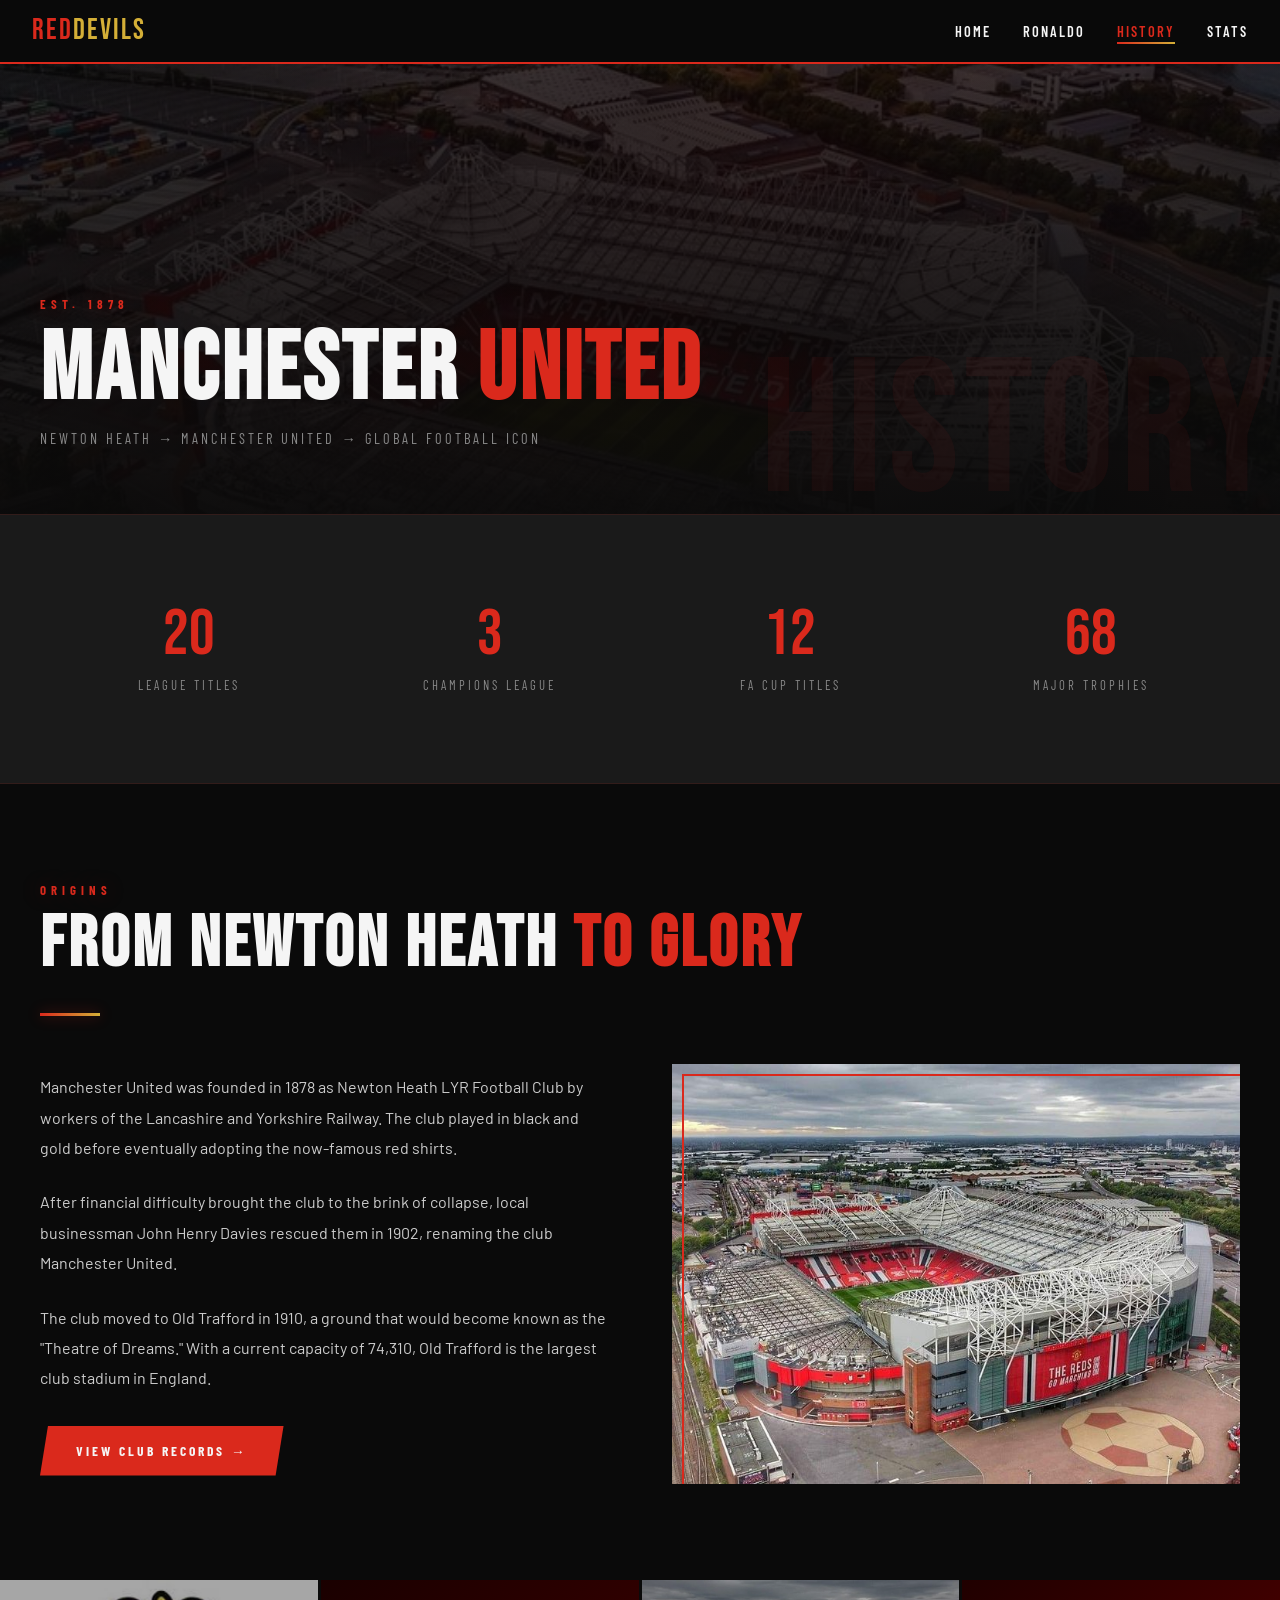
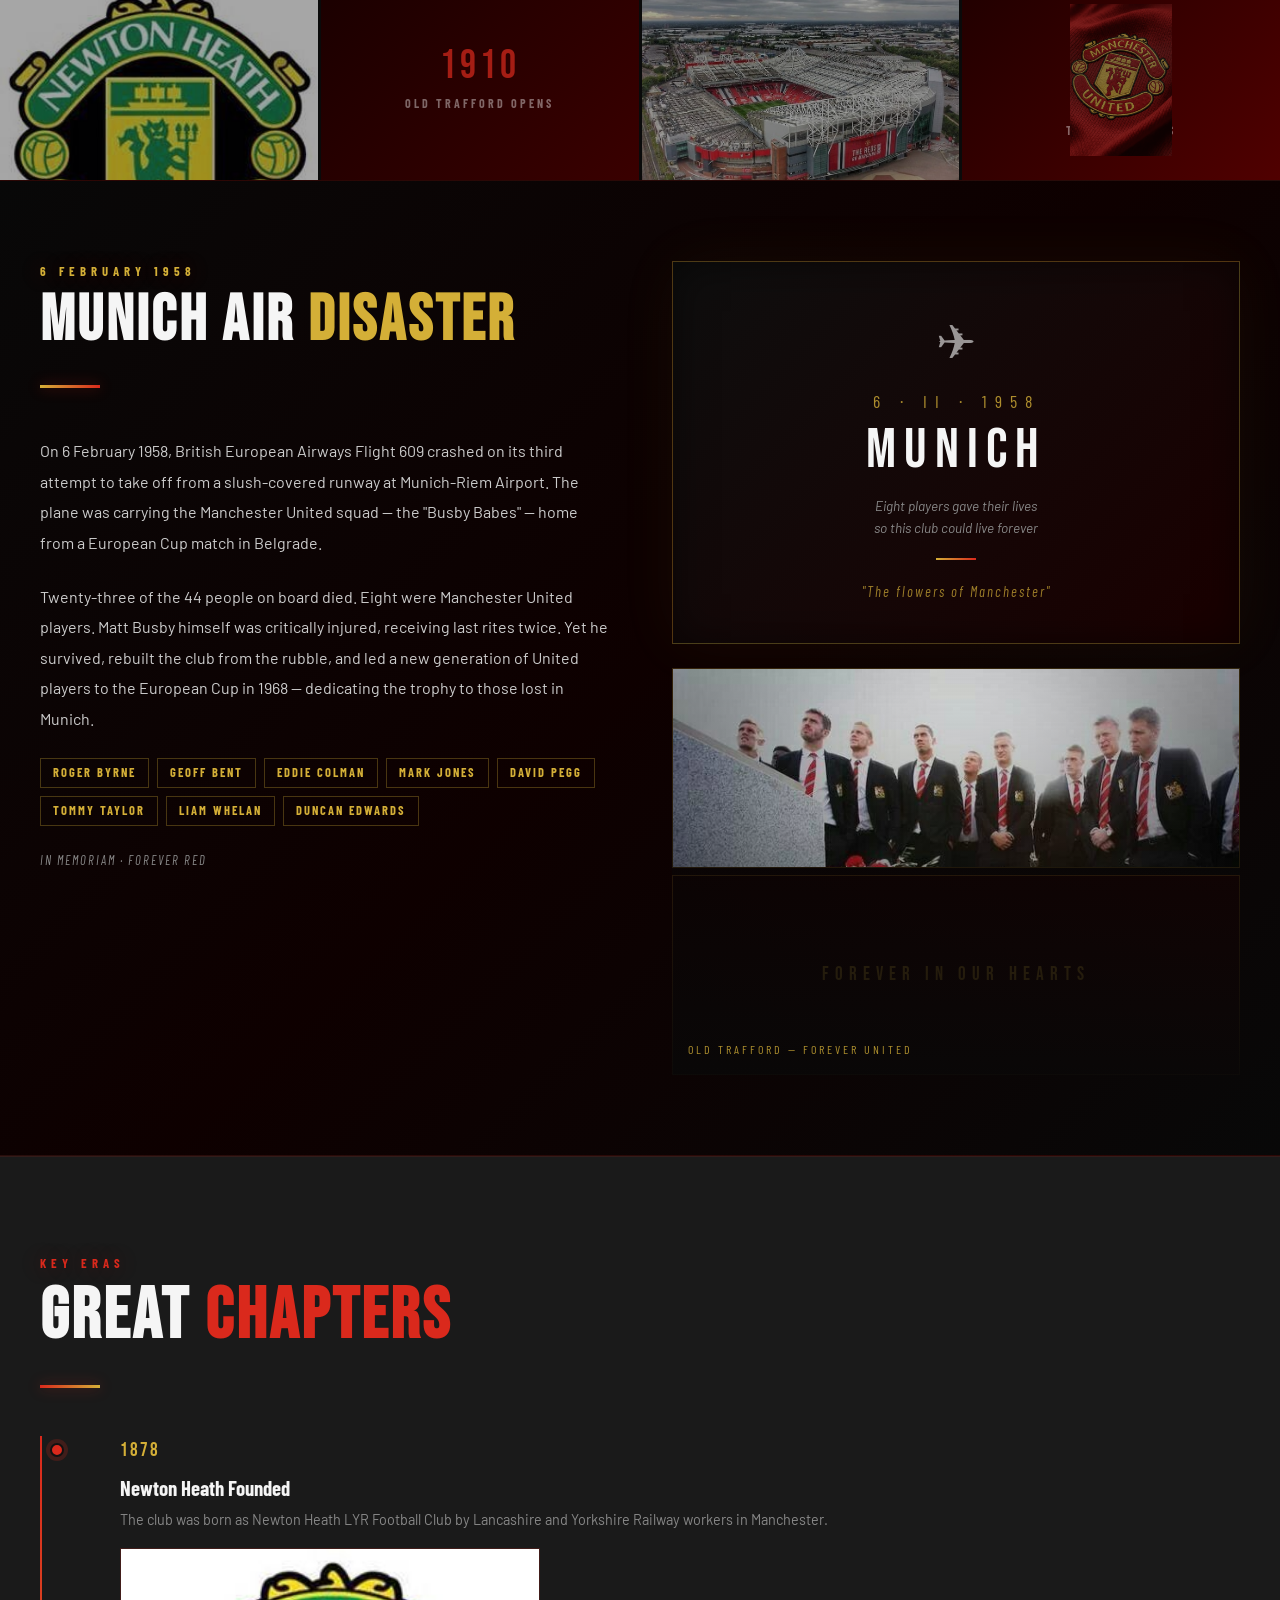
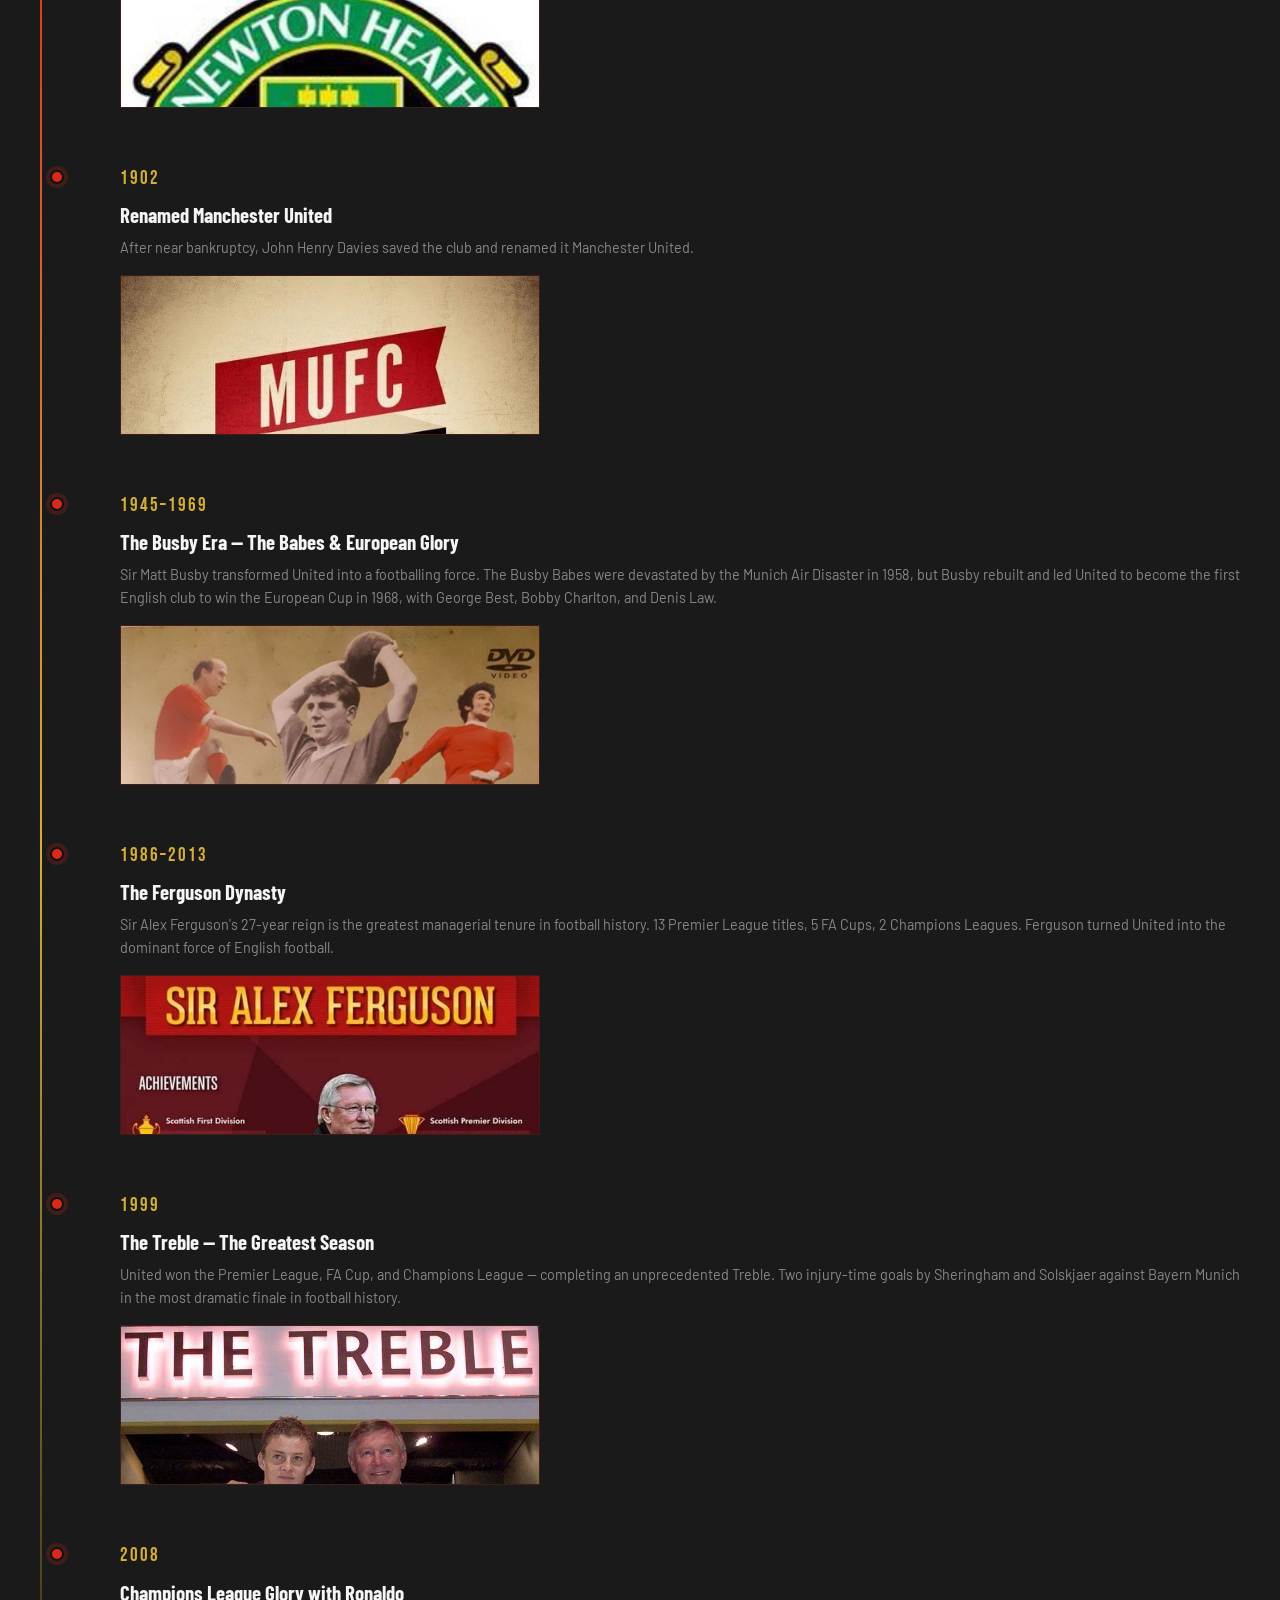
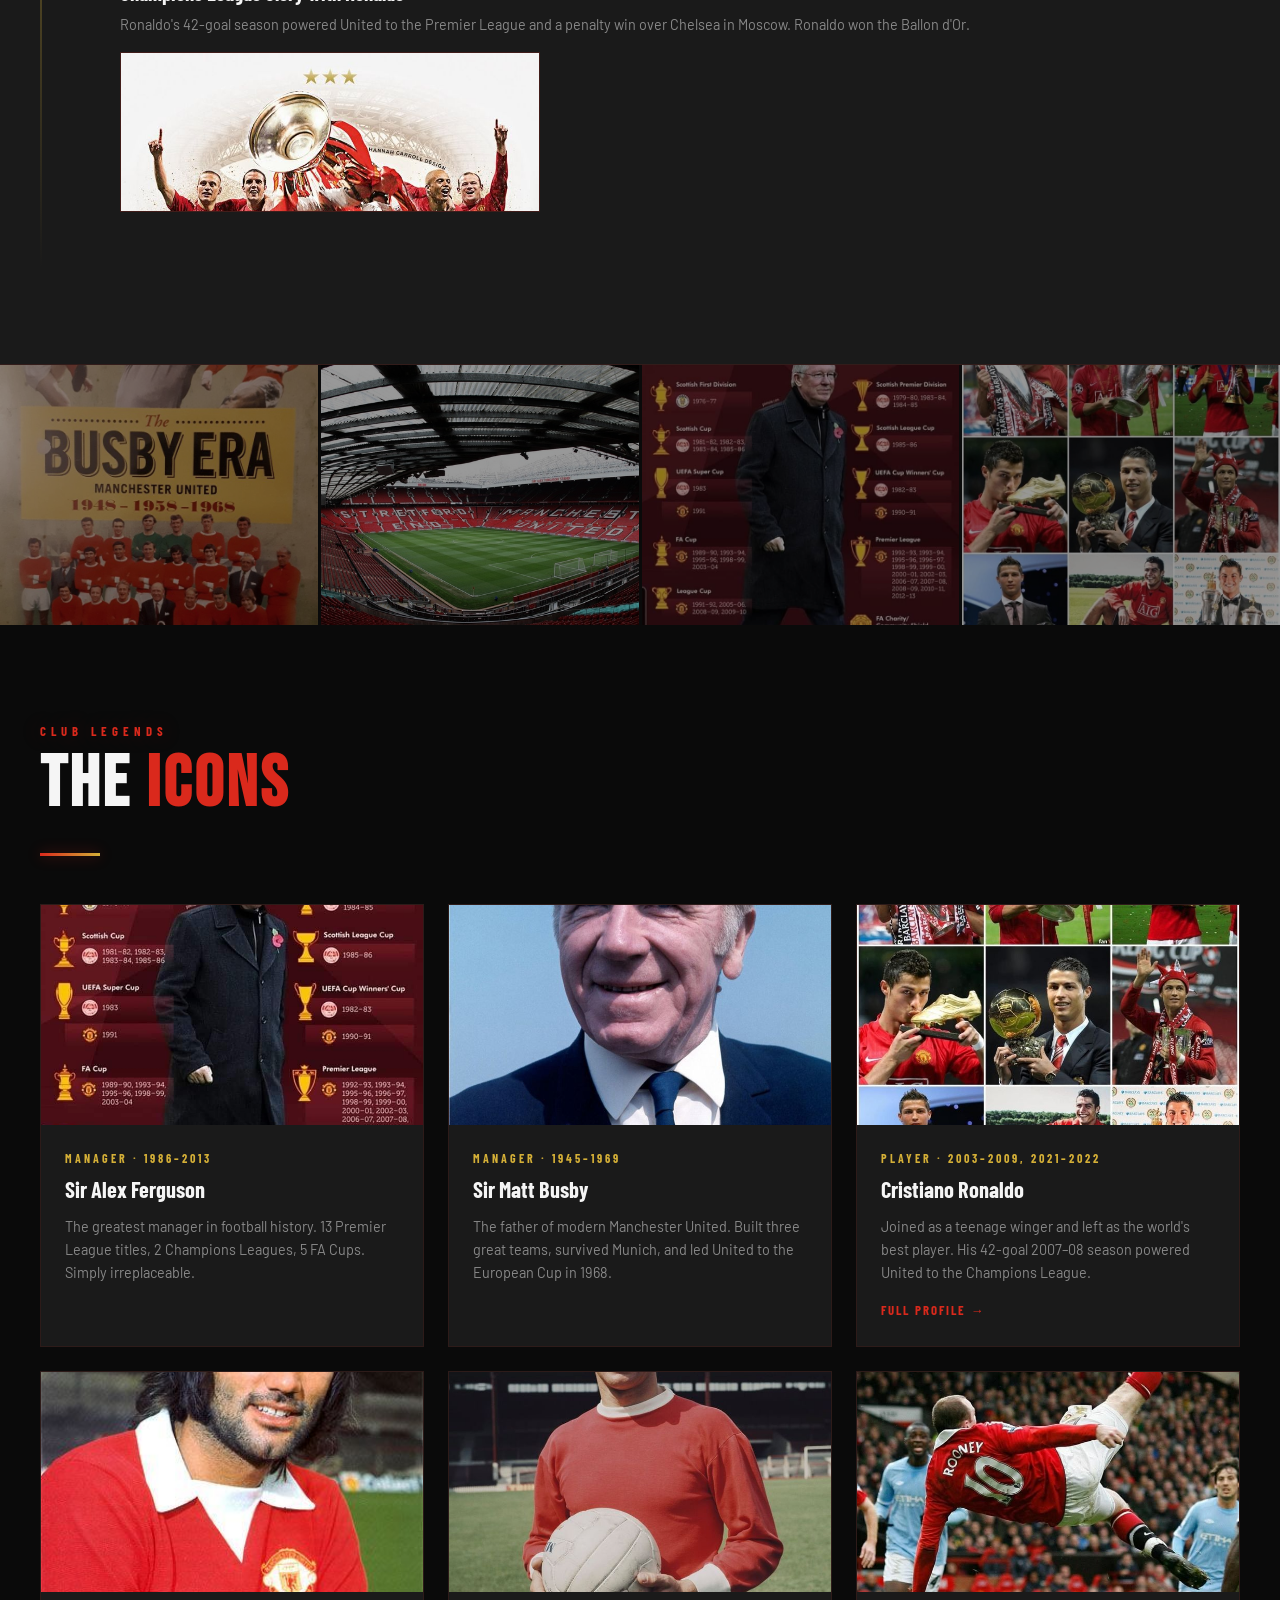
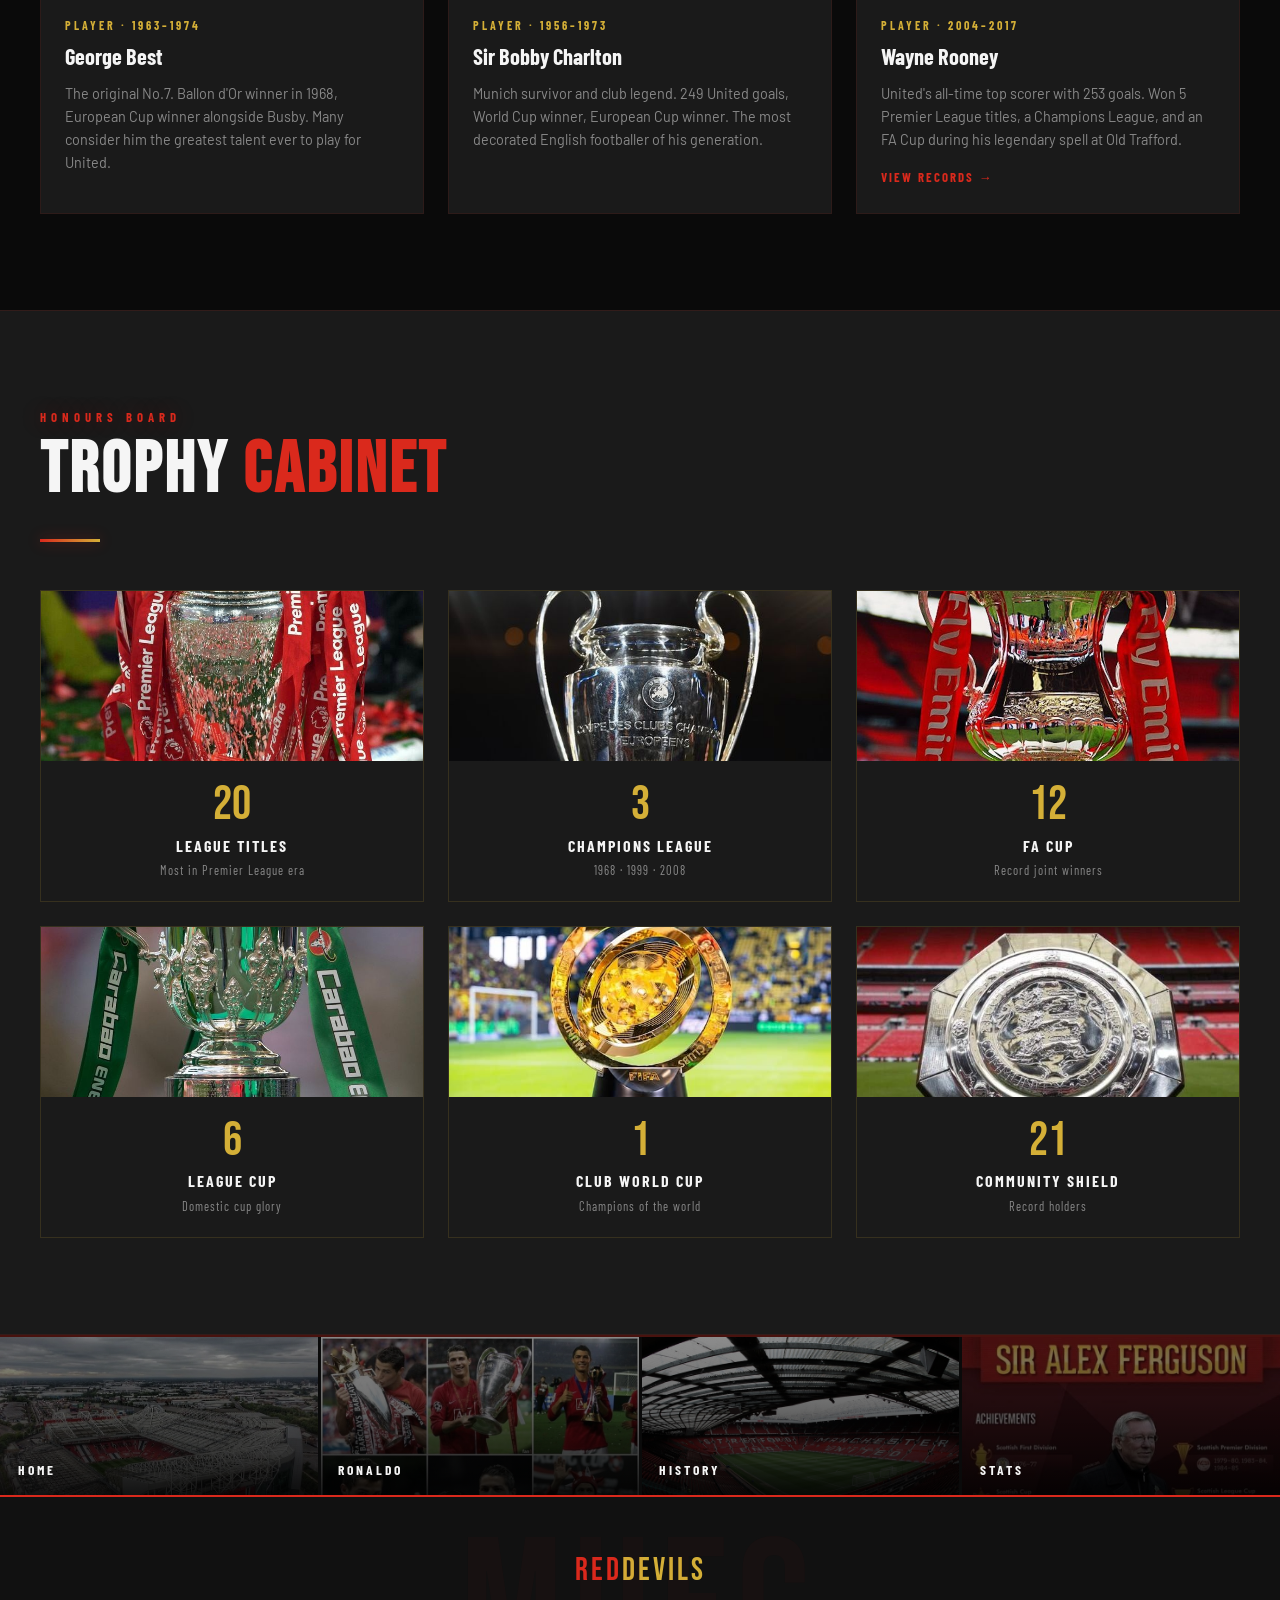
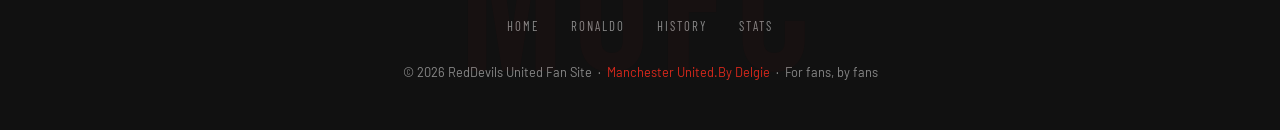
==== commit 632d119d: "Update footer year and credit in history.html" ====
--- a/history.html
+++ b/history.html
@@ -536,7 +536,7 @@
       <li><a href="history.html">History</a></li>
       <li><a href="stats.html">Stats</a></li>
     </ul>
-    <p class="footer-copy">© 2024 RedDevils United Fan Site &nbsp;·&nbsp; <span>Manchester United</span> &nbsp;·&nbsp; For fans, by fans</p>
+    <p class="footer-copy">© 2026 RedDevils United Fan Site &nbsp;·&nbsp; <span>Manchester United.By Delgie</span> &nbsp;·&nbsp; For fans, by fans</p>
   </footer>
 
   <script src="script.js"></script>
